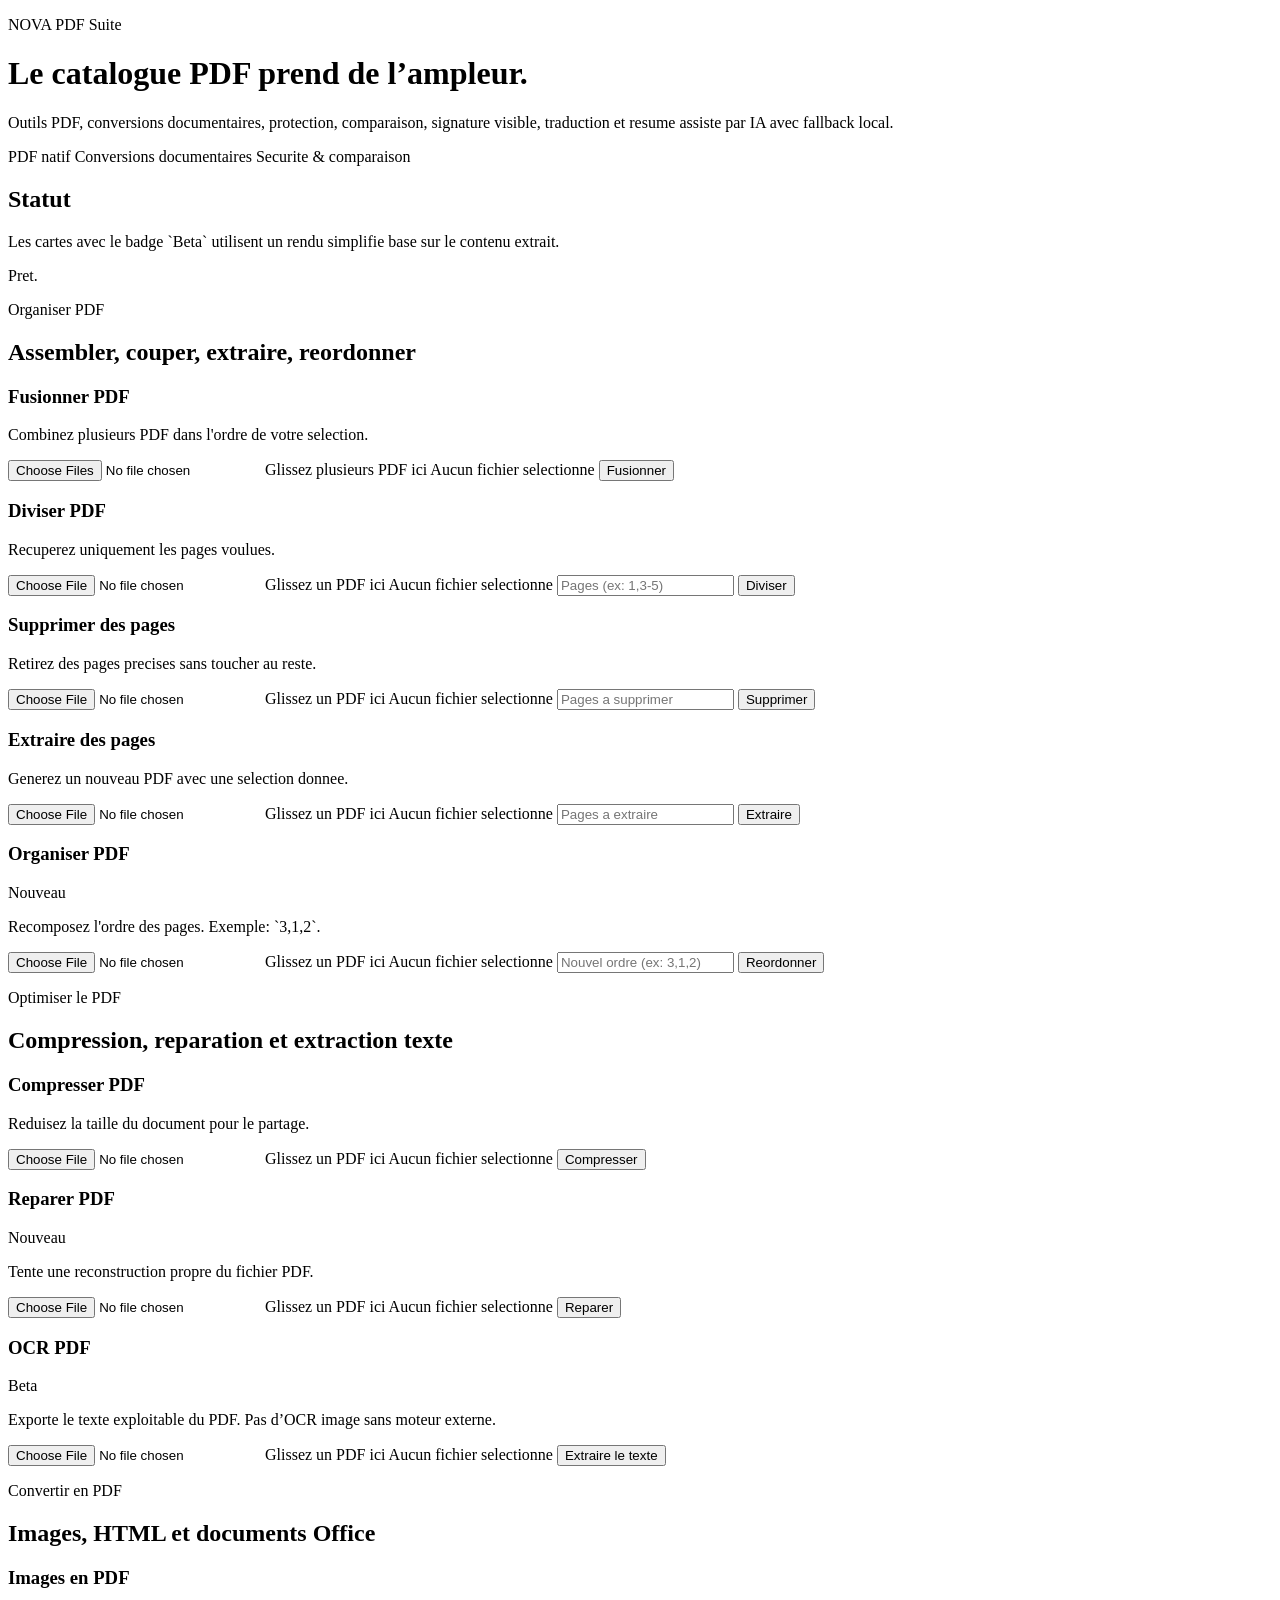
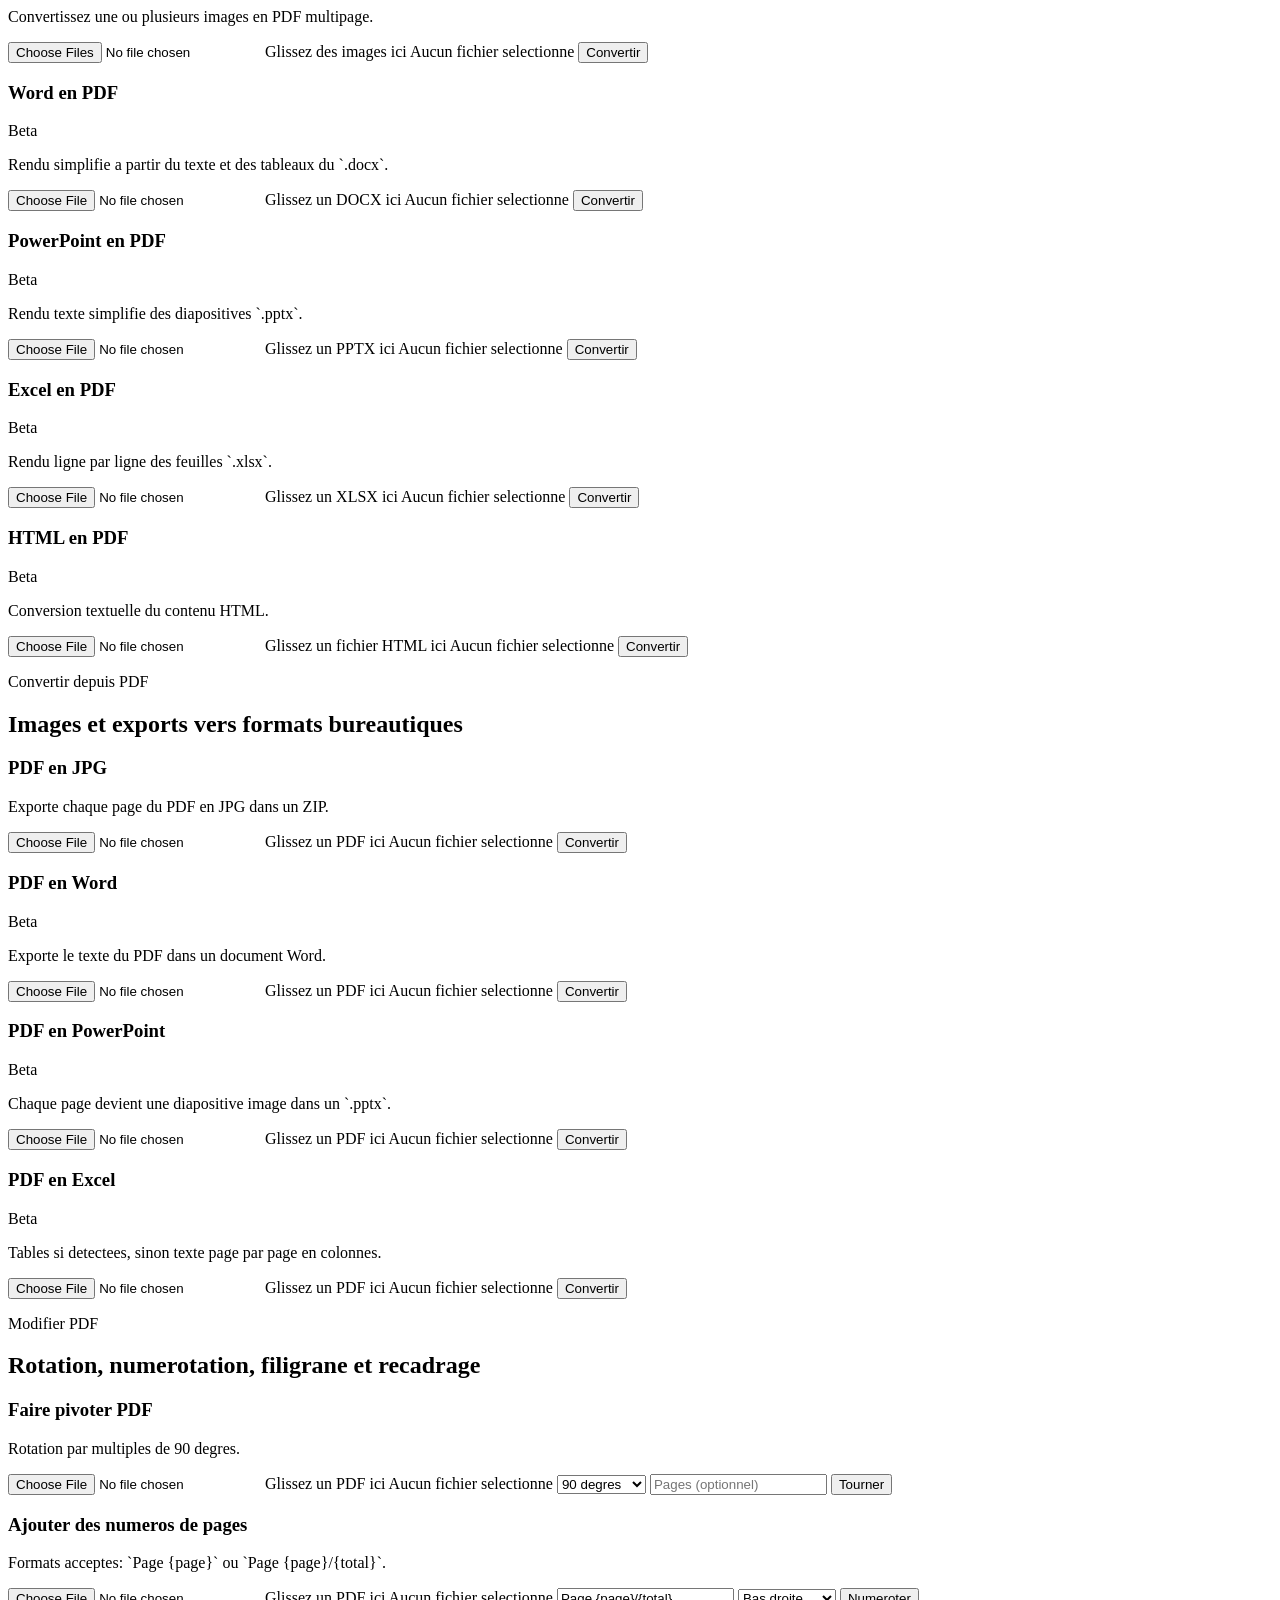
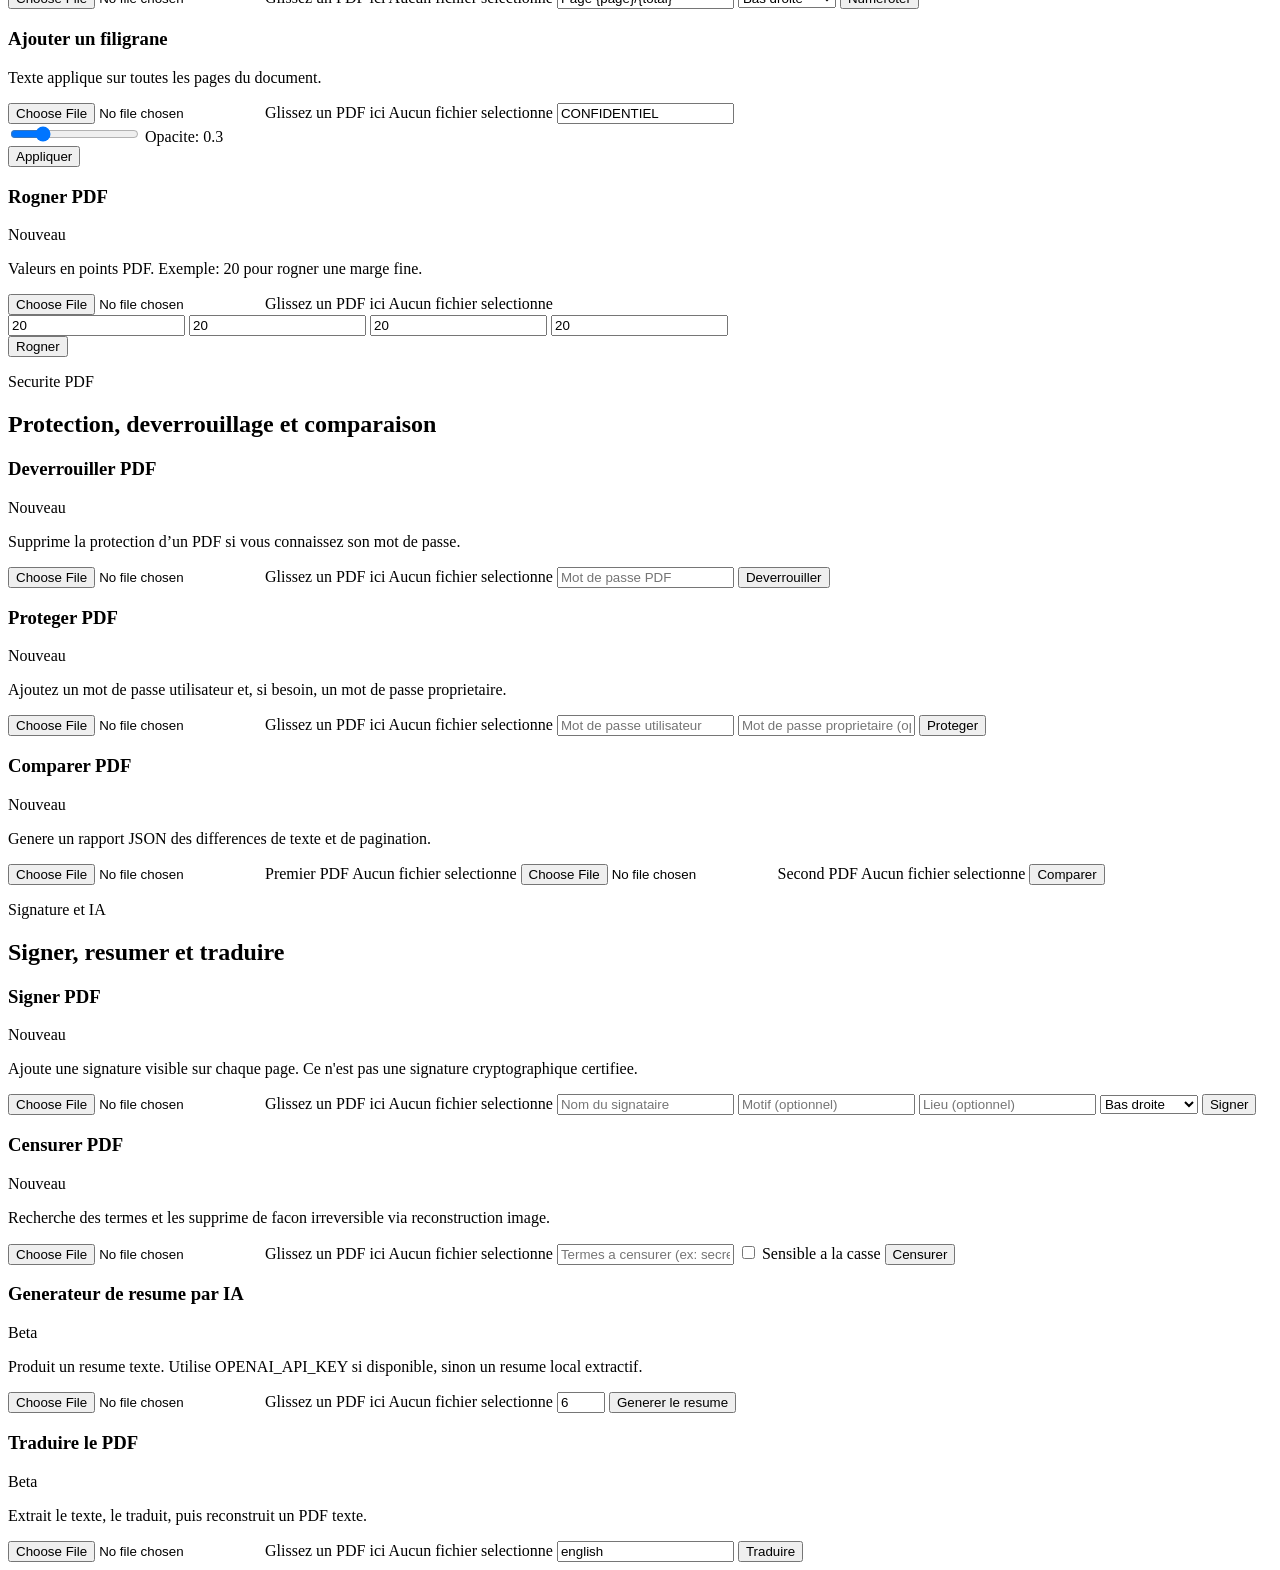
==== backend/app/static/index.html @ dd1bb529 "Add files via upload" ====
<!DOCTYPE html>
<html lang="fr">
<head>
  <meta charset="UTF-8" />
  <meta name="viewport" content="width=device-width, initial-scale=1.0" />
  <title>NOVA PDF Tools</title>
  <link rel="stylesheet" href="/static/styles.css" />
</head>
<body>
  <header class="hero">
    <div class="hero-copy">
      <p class="eyebrow">NOVA PDF Suite</p>
      <h1>Le catalogue PDF prend de l’ampleur.</h1>
      <p class="hero-text">
        Outils PDF, conversions documentaires, protection, comparaison, signature visible,
        traduction et resume assiste par IA avec fallback local.
      </p>
      <div class="hero-pills">
        <span>PDF natif</span>
        <span>Conversions documentaires</span>
        <span>Securite & comparaison</span>
      </div>
    </div>

    <aside class="status-panel">
      <h2>Statut</h2>
      <p class="status-caption">Les cartes avec le badge `Beta` utilisent un rendu simplifie base sur le contenu extrait.</p>
      <div id="message" class="info">Pret.</div>
      <div id="progressPanel" class="progress-panel" hidden>
        <div class="progress-row">
          <span id="progressLabel">Preparation</span>
          <span id="progressValue">0%</span>
        </div>
        <div class="progress-track" role="progressbar" aria-labelledby="progressLabel" aria-valuemin="0" aria-valuemax="100" aria-valuenow="0">
          <div id="progressBar" class="progress-bar"></div>
        </div>
      </div>
    </aside>
  </header>

  <main>
    <section class="group">
      <div class="group-heading">
        <p class="group-kicker">Organiser PDF</p>
        <h2>Assembler, couper, extraire, reordonner</h2>
      </div>

      <div class="tool-grid">
        <article class="tool-card">
          <h3>Fusionner PDF</h3>
          <p>Combinez plusieurs PDF dans l'ordre de votre selection.</p>
          <label class="dropzone" data-dropzone="mergeFiles">
            <input id="mergeFiles" class="file-input" type="file" multiple accept="application/pdf" />
            <span class="dropzone-title">Glissez plusieurs PDF ici</span>
            <span class="dropzone-meta" data-file-label="mergeFiles">Aucun fichier selectionne</span>
          </label>
          <button type="button" data-action="merge">Fusionner</button>
        </article>

        <article class="tool-card">
          <h3>Diviser PDF</h3>
          <p>Recuperez uniquement les pages voulues.</p>
          <label class="dropzone" data-dropzone="splitFile">
            <input id="splitFile" class="file-input" type="file" accept="application/pdf" />
            <span class="dropzone-title">Glissez un PDF ici</span>
            <span class="dropzone-meta" data-file-label="splitFile">Aucun fichier selectionne</span>
          </label>
          <input id="splitPages" type="text" placeholder="Pages (ex: 1,3-5)" />
          <button type="button" data-action="split">Diviser</button>
        </article>

        <article class="tool-card">
          <h3>Supprimer des pages</h3>
          <p>Retirez des pages precises sans toucher au reste.</p>
          <label class="dropzone" data-dropzone="deleteFile">
            <input id="deleteFile" class="file-input" type="file" accept="application/pdf" />
            <span class="dropzone-title">Glissez un PDF ici</span>
            <span class="dropzone-meta" data-file-label="deleteFile">Aucun fichier selectionne</span>
          </label>
          <input id="deletePages" type="text" placeholder="Pages a supprimer" />
          <button type="button" data-action="delete">Supprimer</button>
        </article>

        <article class="tool-card">
          <h3>Extraire des pages</h3>
          <p>Generez un nouveau PDF avec une selection donnee.</p>
          <label class="dropzone" data-dropzone="extractFile">
            <input id="extractFile" class="file-input" type="file" accept="application/pdf" />
            <span class="dropzone-title">Glissez un PDF ici</span>
            <span class="dropzone-meta" data-file-label="extractFile">Aucun fichier selectionne</span>
          </label>
          <input id="extractPages" type="text" placeholder="Pages a extraire" />
          <button type="button" data-action="extract">Extraire</button>
        </article>

        <article class="tool-card">
          <div class="title-row"><h3>Organiser PDF</h3><span class="badge">Nouveau</span></div>
          <p>Recomposez l'ordre des pages. Exemple: `3,1,2`.</p>
          <label class="dropzone" data-dropzone="reorderFile">
            <input id="reorderFile" class="file-input" type="file" accept="application/pdf" />
            <span class="dropzone-title">Glissez un PDF ici</span>
            <span class="dropzone-meta" data-file-label="reorderFile">Aucun fichier selectionne</span>
          </label>
          <input id="reorderPages" type="text" placeholder="Nouvel ordre (ex: 3,1,2)" />
          <button type="button" data-action="reorder">Reordonner</button>
        </article>
      </div>
    </section>

    <section class="group">
      <div class="group-heading">
        <p class="group-kicker">Optimiser le PDF</p>
        <h2>Compression, reparation et extraction texte</h2>
      </div>

      <div class="tool-grid compact-grid">
        <article class="tool-card">
          <h3>Compresser PDF</h3>
          <p>Reduisez la taille du document pour le partage.</p>
          <label class="dropzone" data-dropzone="compressFile">
            <input id="compressFile" class="file-input" type="file" accept="application/pdf" />
            <span class="dropzone-title">Glissez un PDF ici</span>
            <span class="dropzone-meta" data-file-label="compressFile">Aucun fichier selectionne</span>
          </label>
          <button type="button" data-action="compress">Compresser</button>
        </article>

        <article class="tool-card">
          <div class="title-row"><h3>Reparer PDF</h3><span class="badge">Nouveau</span></div>
          <p>Tente une reconstruction propre du fichier PDF.</p>
          <label class="dropzone" data-dropzone="repairFile">
            <input id="repairFile" class="file-input" type="file" accept="application/pdf" />
            <span class="dropzone-title">Glissez un PDF ici</span>
            <span class="dropzone-meta" data-file-label="repairFile">Aucun fichier selectionne</span>
          </label>
          <button type="button" data-action="repair">Reparer</button>
        </article>

        <article class="tool-card">
          <div class="title-row"><h3>OCR PDF</h3><span class="badge beta">Beta</span></div>
          <p>Exporte le texte exploitable du PDF. Pas d’OCR image sans moteur externe.</p>
          <label class="dropzone" data-dropzone="ocrFile">
            <input id="ocrFile" class="file-input" type="file" accept="application/pdf" />
            <span class="dropzone-title">Glissez un PDF ici</span>
            <span class="dropzone-meta" data-file-label="ocrFile">Aucun fichier selectionne</span>
          </label>
          <button type="button" data-action="ocr">Extraire le texte</button>
        </article>
      </div>
    </section>

    <section class="group">
      <div class="group-heading">
        <p class="group-kicker">Convertir en PDF</p>
        <h2>Images, HTML et documents Office</h2>
      </div>

      <div class="tool-grid">
        <article class="tool-card">
          <h3>Images en PDF</h3>
          <p>Convertissez une ou plusieurs images en PDF multipage.</p>
          <label class="dropzone" data-dropzone="imageFile">
            <input id="imageFile" class="file-input" type="file" multiple accept="image/*" />
            <span class="dropzone-title">Glissez des images ici</span>
            <span class="dropzone-meta" data-file-label="imageFile">Aucun fichier selectionne</span>
          </label>
          <button type="button" data-action="convert">Convertir</button>
        </article>

        <article class="tool-card">
          <div class="title-row"><h3>Word en PDF</h3><span class="badge beta">Beta</span></div>
          <p>Rendu simplifie a partir du texte et des tableaux du `.docx`.</p>
          <label class="dropzone" data-dropzone="wordToPdfFile">
            <input id="wordToPdfFile" class="file-input" type="file" accept=".docx" />
            <span class="dropzone-title">Glissez un DOCX ici</span>
            <span class="dropzone-meta" data-file-label="wordToPdfFile">Aucun fichier selectionne</span>
          </label>
          <button type="button" data-action="word-to-pdf">Convertir</button>
        </article>

        <article class="tool-card">
          <div class="title-row"><h3>PowerPoint en PDF</h3><span class="badge beta">Beta</span></div>
          <p>Rendu texte simplifie des diapositives `.pptx`.</p>
          <label class="dropzone" data-dropzone="powerpointToPdfFile">
            <input id="powerpointToPdfFile" class="file-input" type="file" accept=".pptx" />
            <span class="dropzone-title">Glissez un PPTX ici</span>
            <span class="dropzone-meta" data-file-label="powerpointToPdfFile">Aucun fichier selectionne</span>
          </label>
          <button type="button" data-action="powerpoint-to-pdf">Convertir</button>
        </article>

        <article class="tool-card">
          <div class="title-row"><h3>Excel en PDF</h3><span class="badge beta">Beta</span></div>
          <p>Rendu ligne par ligne des feuilles `.xlsx`.</p>
          <label class="dropzone" data-dropzone="excelToPdfFile">
            <input id="excelToPdfFile" class="file-input" type="file" accept=".xlsx" />
            <span class="dropzone-title">Glissez un XLSX ici</span>
            <span class="dropzone-meta" data-file-label="excelToPdfFile">Aucun fichier selectionne</span>
          </label>
          <button type="button" data-action="excel-to-pdf">Convertir</button>
        </article>

        <article class="tool-card">
          <div class="title-row"><h3>HTML en PDF</h3><span class="badge beta">Beta</span></div>
          <p>Conversion textuelle du contenu HTML.</p>
          <label class="dropzone" data-dropzone="htmlToPdfFile">
            <input id="htmlToPdfFile" class="file-input" type="file" accept=".html,.htm" />
            <span class="dropzone-title">Glissez un fichier HTML ici</span>
            <span class="dropzone-meta" data-file-label="htmlToPdfFile">Aucun fichier selectionne</span>
          </label>
          <button type="button" data-action="html-to-pdf">Convertir</button>
        </article>
      </div>
    </section>

    <section class="group">
      <div class="group-heading">
        <p class="group-kicker">Convertir depuis PDF</p>
        <h2>Images et exports vers formats bureautiques</h2>
      </div>

      <div class="tool-grid">
        <article class="tool-card">
          <h3>PDF en JPG</h3>
          <p>Exporte chaque page du PDF en JPG dans un ZIP.</p>
          <label class="dropzone" data-dropzone="pdfToJpgFile">
            <input id="pdfToJpgFile" class="file-input" type="file" accept="application/pdf" />
            <span class="dropzone-title">Glissez un PDF ici</span>
            <span class="dropzone-meta" data-file-label="pdfToJpgFile">Aucun fichier selectionne</span>
          </label>
          <button type="button" data-action="pdf-to-jpg">Convertir</button>
        </article>

        <article class="tool-card">
          <div class="title-row"><h3>PDF en Word</h3><span class="badge beta">Beta</span></div>
          <p>Exporte le texte du PDF dans un document Word.</p>
          <label class="dropzone" data-dropzone="pdfToWordFile">
            <input id="pdfToWordFile" class="file-input" type="file" accept="application/pdf" />
            <span class="dropzone-title">Glissez un PDF ici</span>
            <span class="dropzone-meta" data-file-label="pdfToWordFile">Aucun fichier selectionne</span>
          </label>
          <button type="button" data-action="pdf-to-word">Convertir</button>
        </article>

        <article class="tool-card">
          <div class="title-row"><h3>PDF en PowerPoint</h3><span class="badge beta">Beta</span></div>
          <p>Chaque page devient une diapositive image dans un `.pptx`.</p>
          <label class="dropzone" data-dropzone="pdfToPowerPointFile">
            <input id="pdfToPowerPointFile" class="file-input" type="file" accept="application/pdf" />
            <span class="dropzone-title">Glissez un PDF ici</span>
            <span class="dropzone-meta" data-file-label="pdfToPowerPointFile">Aucun fichier selectionne</span>
          </label>
          <button type="button" data-action="pdf-to-powerpoint">Convertir</button>
        </article>

        <article class="tool-card">
          <div class="title-row"><h3>PDF en Excel</h3><span class="badge beta">Beta</span></div>
          <p>Tables si detectees, sinon texte page par page en colonnes.</p>
          <label class="dropzone" data-dropzone="pdfToExcelFile">
            <input id="pdfToExcelFile" class="file-input" type="file" accept="application/pdf" />
            <span class="dropzone-title">Glissez un PDF ici</span>
            <span class="dropzone-meta" data-file-label="pdfToExcelFile">Aucun fichier selectionne</span>
          </label>
          <button type="button" data-action="pdf-to-excel">Convertir</button>
        </article>
      </div>
    </section>

    <section class="group">
      <div class="group-heading">
        <p class="group-kicker">Modifier PDF</p>
        <h2>Rotation, numerotation, filigrane et recadrage</h2>
      </div>

      <div class="tool-grid">
        <article class="tool-card">
          <h3>Faire pivoter PDF</h3>
          <p>Rotation par multiples de 90 degres.</p>
          <label class="dropzone" data-dropzone="rotateFile">
            <input id="rotateFile" class="file-input" type="file" accept="application/pdf" />
            <span class="dropzone-title">Glissez un PDF ici</span>
            <span class="dropzone-meta" data-file-label="rotateFile">Aucun fichier selectionne</span>
          </label>
          <select id="rotateAngle">
            <option value="90">90 degres</option>
            <option value="180">180 degres</option>
            <option value="270">270 degres</option>
          </select>
          <input id="rotatePages" type="text" placeholder="Pages (optionnel)" />
          <button type="button" data-action="rotate">Tourner</button>
        </article>

        <article class="tool-card">
          <h3>Ajouter des numeros de pages</h3>
          <p>Formats acceptes: `Page {page}` ou `Page {page}/{total}`.</p>
          <label class="dropzone" data-dropzone="numberingFile">
            <input id="numberingFile" class="file-input" type="file" accept="application/pdf" />
            <span class="dropzone-title">Glissez un PDF ici</span>
            <span class="dropzone-meta" data-file-label="numberingFile">Aucun fichier selectionne</span>
          </label>
          <input id="numberingFormat" type="text" value="Page {page}/{total}" />
          <select id="numberingPosition">
            <option value="bottom-right">Bas droite</option>
            <option value="bottom-center">Bas centre</option>
            <option value="bottom-left">Bas gauche</option>
            <option value="top-right">Haut droite</option>
            <option value="top-center">Haut centre</option>
            <option value="top-left">Haut gauche</option>
          </select>
          <button type="button" data-action="numbering">Numeroter</button>
        </article>

        <article class="tool-card">
          <h3>Ajouter un filigrane</h3>
          <p>Texte applique sur toutes les pages du document.</p>
          <label class="dropzone" data-dropzone="watermarkFile">
            <input id="watermarkFile" class="file-input" type="file" accept="application/pdf" />
            <span class="dropzone-title">Glissez un PDF ici</span>
            <span class="dropzone-meta" data-file-label="watermarkFile">Aucun fichier selectionne</span>
          </label>
          <input id="watermarkText" type="text" value="CONFIDENTIEL" />
          <div class="slider-row">
            <input id="watermarkOpacity" type="range" min="0.1" max="1" step="0.1" value="0.3" />
            <span id="opacityLabel">Opacite: 0.3</span>
          </div>
          <button type="button" data-action="watermark">Appliquer</button>
        </article>

        <article class="tool-card">
          <div class="title-row"><h3>Rogner PDF</h3><span class="badge">Nouveau</span></div>
          <p>Valeurs en points PDF. Exemple: 20 pour rogner une marge fine.</p>
          <label class="dropzone" data-dropzone="cropFile">
            <input id="cropFile" class="file-input" type="file" accept="application/pdf" />
            <span class="dropzone-title">Glissez un PDF ici</span>
            <span class="dropzone-meta" data-file-label="cropFile">Aucun fichier selectionne</span>
          </label>
          <div class="mini-grid">
            <input id="cropTop" type="number" min="0" step="1" placeholder="Haut" value="20" />
            <input id="cropRight" type="number" min="0" step="1" placeholder="Droite" value="20" />
            <input id="cropBottom" type="number" min="0" step="1" placeholder="Bas" value="20" />
            <input id="cropLeft" type="number" min="0" step="1" placeholder="Gauche" value="20" />
          </div>
          <button type="button" data-action="crop">Rogner</button>
        </article>
      </div>
    </section>

    <section class="group">
      <div class="group-heading">
        <p class="group-kicker">Securite PDF</p>
        <h2>Protection, deverrouillage et comparaison</h2>
      </div>

      <div class="tool-grid compact-grid">
        <article class="tool-card">
          <div class="title-row"><h3>Deverrouiller PDF</h3><span class="badge">Nouveau</span></div>
          <p>Supprime la protection d’un PDF si vous connaissez son mot de passe.</p>
          <label class="dropzone" data-dropzone="unlockFile">
            <input id="unlockFile" class="file-input" type="file" accept="application/pdf" />
            <span class="dropzone-title">Glissez un PDF ici</span>
            <span class="dropzone-meta" data-file-label="unlockFile">Aucun fichier selectionne</span>
          </label>
          <input id="unlockPassword" type="password" placeholder="Mot de passe PDF" />
          <button type="button" data-action="unlock">Deverrouiller</button>
        </article>

        <article class="tool-card">
          <div class="title-row"><h3>Proteger PDF</h3><span class="badge">Nouveau</span></div>
          <p>Ajoutez un mot de passe utilisateur et, si besoin, un mot de passe proprietaire.</p>
          <label class="dropzone" data-dropzone="protectFile">
            <input id="protectFile" class="file-input" type="file" accept="application/pdf" />
            <span class="dropzone-title">Glissez un PDF ici</span>
            <span class="dropzone-meta" data-file-label="protectFile">Aucun fichier selectionne</span>
          </label>
          <input id="protectUserPassword" type="password" placeholder="Mot de passe utilisateur" />
          <input id="protectOwnerPassword" type="password" placeholder="Mot de passe proprietaire (optionnel)" />
          <button type="button" data-action="protect">Proteger</button>
        </article>

        <article class="tool-card">
          <div class="title-row"><h3>Comparer PDF</h3><span class="badge">Nouveau</span></div>
          <p>Genere un rapport JSON des differences de texte et de pagination.</p>
          <label class="dropzone" data-dropzone="compareFileA">
            <input id="compareFileA" class="file-input" type="file" accept="application/pdf" />
            <span class="dropzone-title">Premier PDF</span>
            <span class="dropzone-meta" data-file-label="compareFileA">Aucun fichier selectionne</span>
          </label>
          <label class="dropzone" data-dropzone="compareFileB">
            <input id="compareFileB" class="file-input" type="file" accept="application/pdf" />
            <span class="dropzone-title">Second PDF</span>
            <span class="dropzone-meta" data-file-label="compareFileB">Aucun fichier selectionne</span>
          </label>
          <button type="button" data-action="compare">Comparer</button>
        </article>
      </div>
    </section>

    <section class="group">
      <div class="group-heading">
        <p class="group-kicker">Signature et IA</p>
        <h2>Signer, resumer et traduire</h2>
      </div>

      <div class="tool-grid compact-grid">
        <article class="tool-card">
          <div class="title-row"><h3>Signer PDF</h3><span class="badge">Nouveau</span></div>
          <p>Ajoute une signature visible sur chaque page. Ce n'est pas une signature cryptographique certifiee.</p>
          <label class="dropzone" data-dropzone="signFile">
            <input id="signFile" class="file-input" type="file" accept="application/pdf" />
            <span class="dropzone-title">Glissez un PDF ici</span>
            <span class="dropzone-meta" data-file-label="signFile">Aucun fichier selectionne</span>
          </label>
          <input id="signerName" type="text" placeholder="Nom du signataire" />
          <input id="signReason" type="text" placeholder="Motif (optionnel)" />
          <input id="signLocation" type="text" placeholder="Lieu (optionnel)" />
          <select id="signPosition">
            <option value="bottom-right">Bas droite</option>
            <option value="bottom-left">Bas gauche</option>
            <option value="top-right">Haut droite</option>
            <option value="top-left">Haut gauche</option>
          </select>
          <button type="button" data-action="sign">Signer</button>
        </article>
        <article class="tool-card">
          <div class="title-row"><h3>Censurer PDF</h3><span class="badge">Nouveau</span></div>
          <p>Recherche des termes et les supprime de facon irreversible via reconstruction image.</p>
          <label class="dropzone" data-dropzone="censorFile">
            <input id="censorFile" class="file-input" type="file" accept="application/pdf" />
            <span class="dropzone-title">Glissez un PDF ici</span>
            <span class="dropzone-meta" data-file-label="censorFile">Aucun fichier selectionne</span>
          </label>
          <input id="censorTerms" type="text" placeholder="Termes a censurer (ex: secret, client, email)" />
          <label class="checkbox-row">
            <input id="censorCaseSensitive" type="checkbox" />
            <span>Sensible a la casse</span>
          </label>
          <button type="button" data-action="censor">Censurer</button>
        </article>
        <article class="tool-card">
          <div class="title-row"><h3>Generateur de resume par IA</h3><span class="badge beta">Beta</span></div>
          <p>Produit un resume texte. Utilise OPENAI_API_KEY si disponible, sinon un resume local extractif.</p>
          <label class="dropzone" data-dropzone="summaryFile">
            <input id="summaryFile" class="file-input" type="file" accept="application/pdf" />
            <span class="dropzone-title">Glissez un PDF ici</span>
            <span class="dropzone-meta" data-file-label="summaryFile">Aucun fichier selectionne</span>
          </label>
          <input id="summarySentences" type="number" min="1" max="20" step="1" value="6" />
          <button type="button" data-action="summarize">Generer le resume</button>
        </article>
        <article class="tool-card">
          <div class="title-row"><h3>Traduire le PDF</h3><span class="badge beta">Beta</span></div>
          <p>Extrait le texte, le traduit, puis reconstruit un PDF texte.</p>
          <label class="dropzone" data-dropzone="translateFile">
            <input id="translateFile" class="file-input" type="file" accept="application/pdf" />
            <span class="dropzone-title">Glissez un PDF ici</span>
            <span class="dropzone-meta" data-file-label="translateFile">Aucun fichier selectionne</span>
          </label>
          <input id="targetLanguage" type="text" value="english" placeholder="Langue cible" />
          <button type="button" data-action="translate">Traduire</button>
        </article>
      </div>
    </section>
  </main>

  <script src="/static/app.js"></script>
</body>
</html>
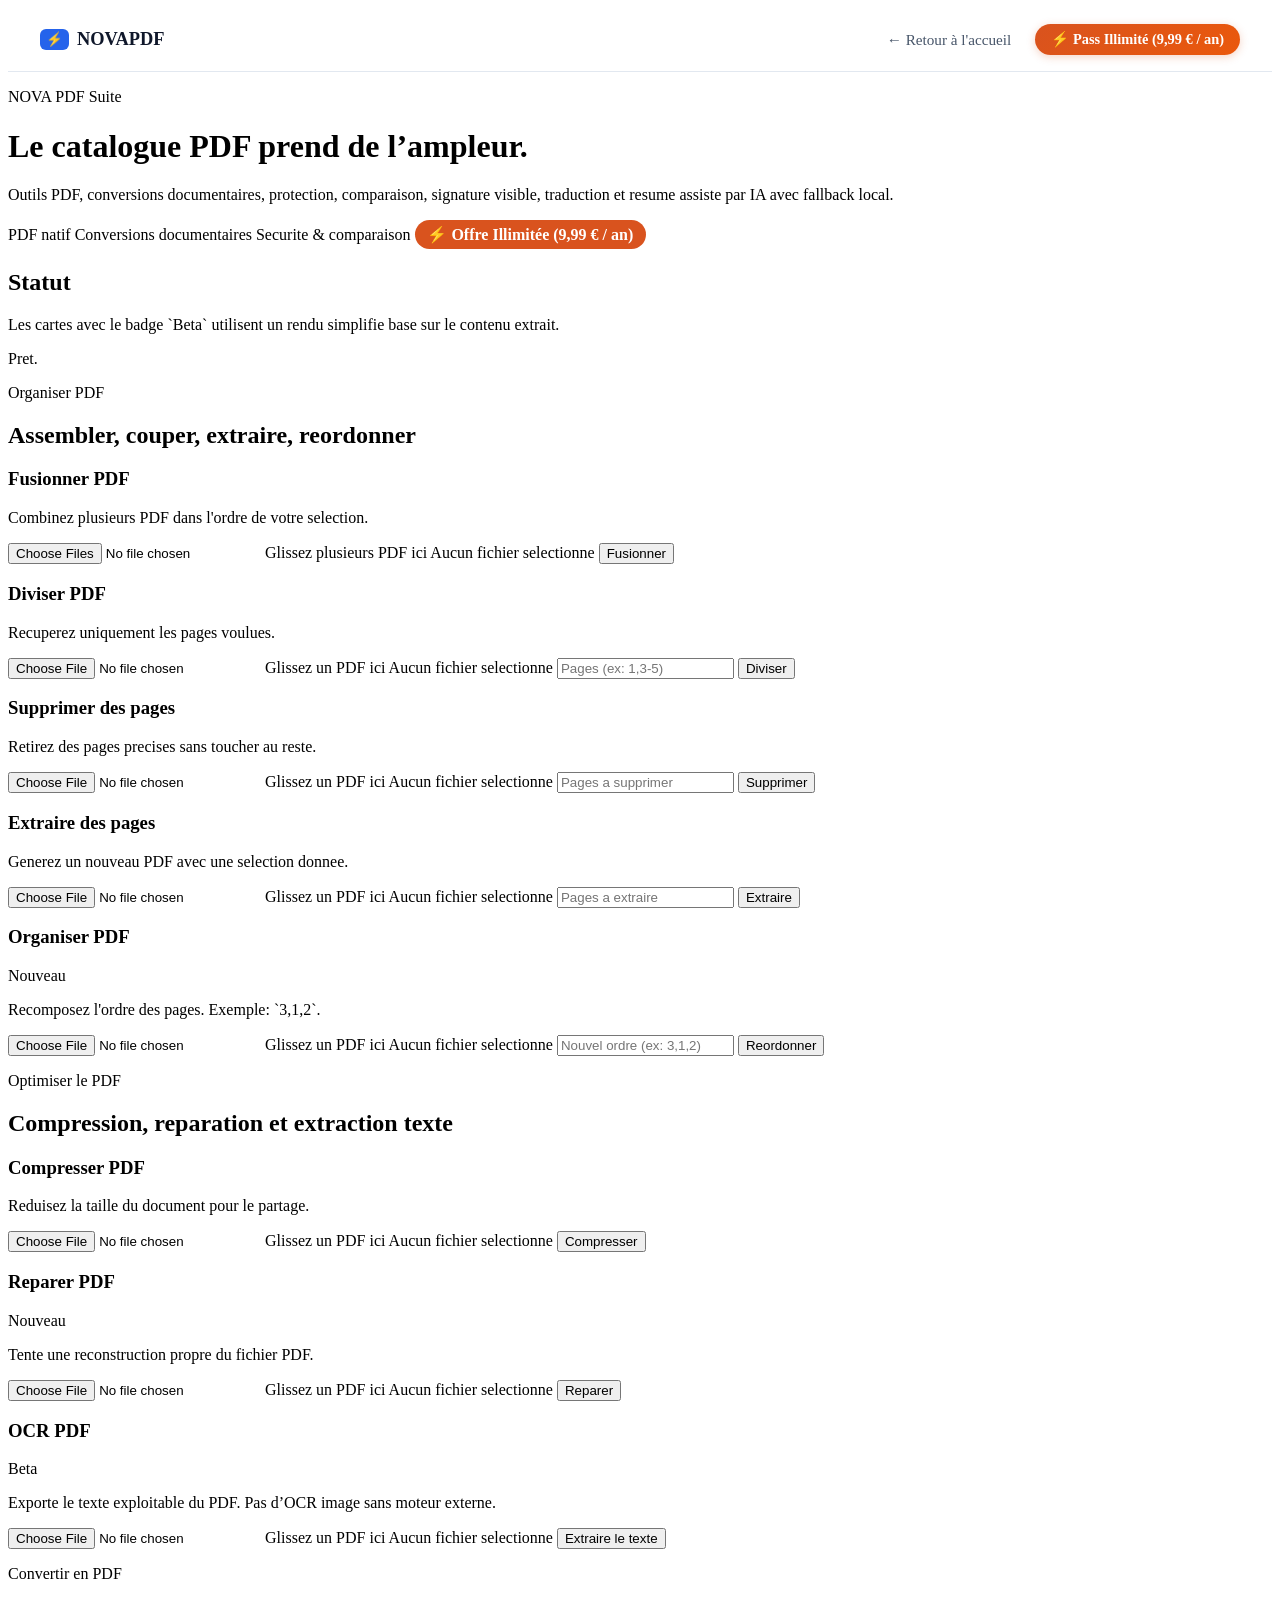
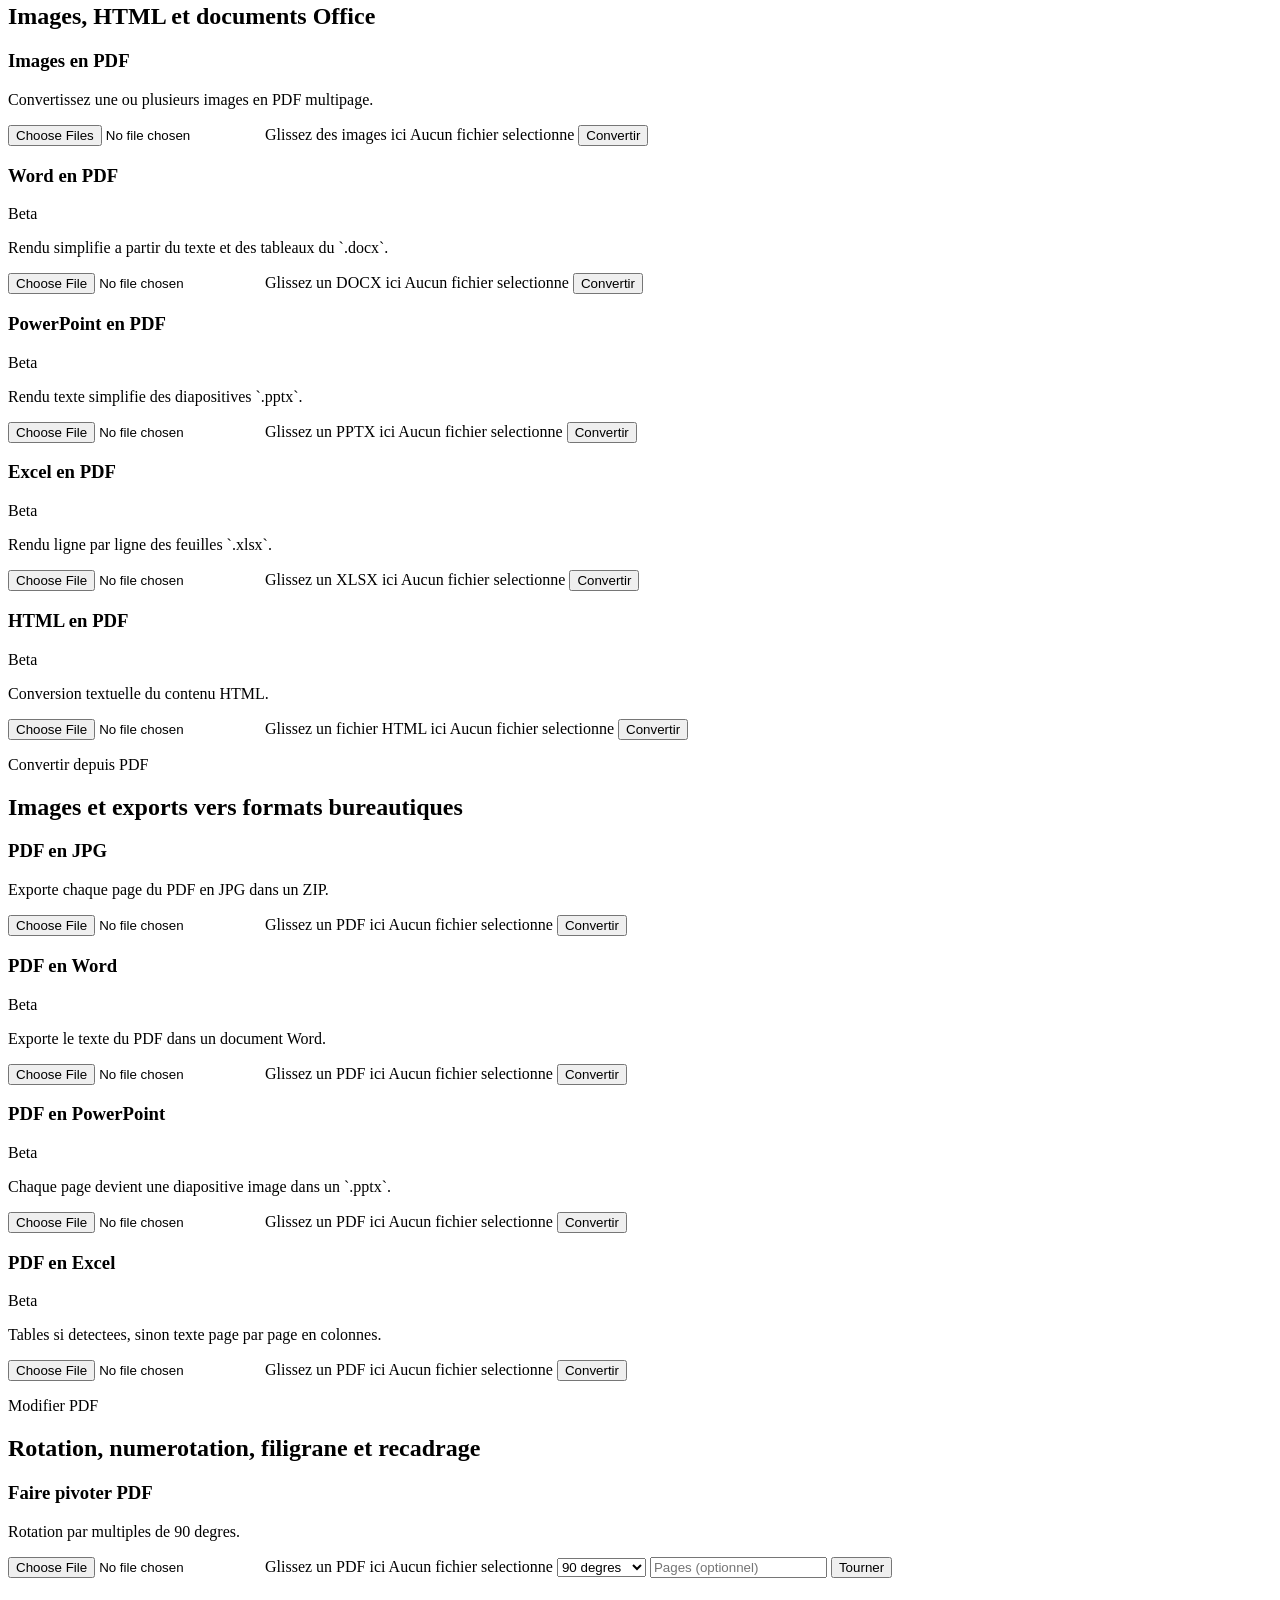
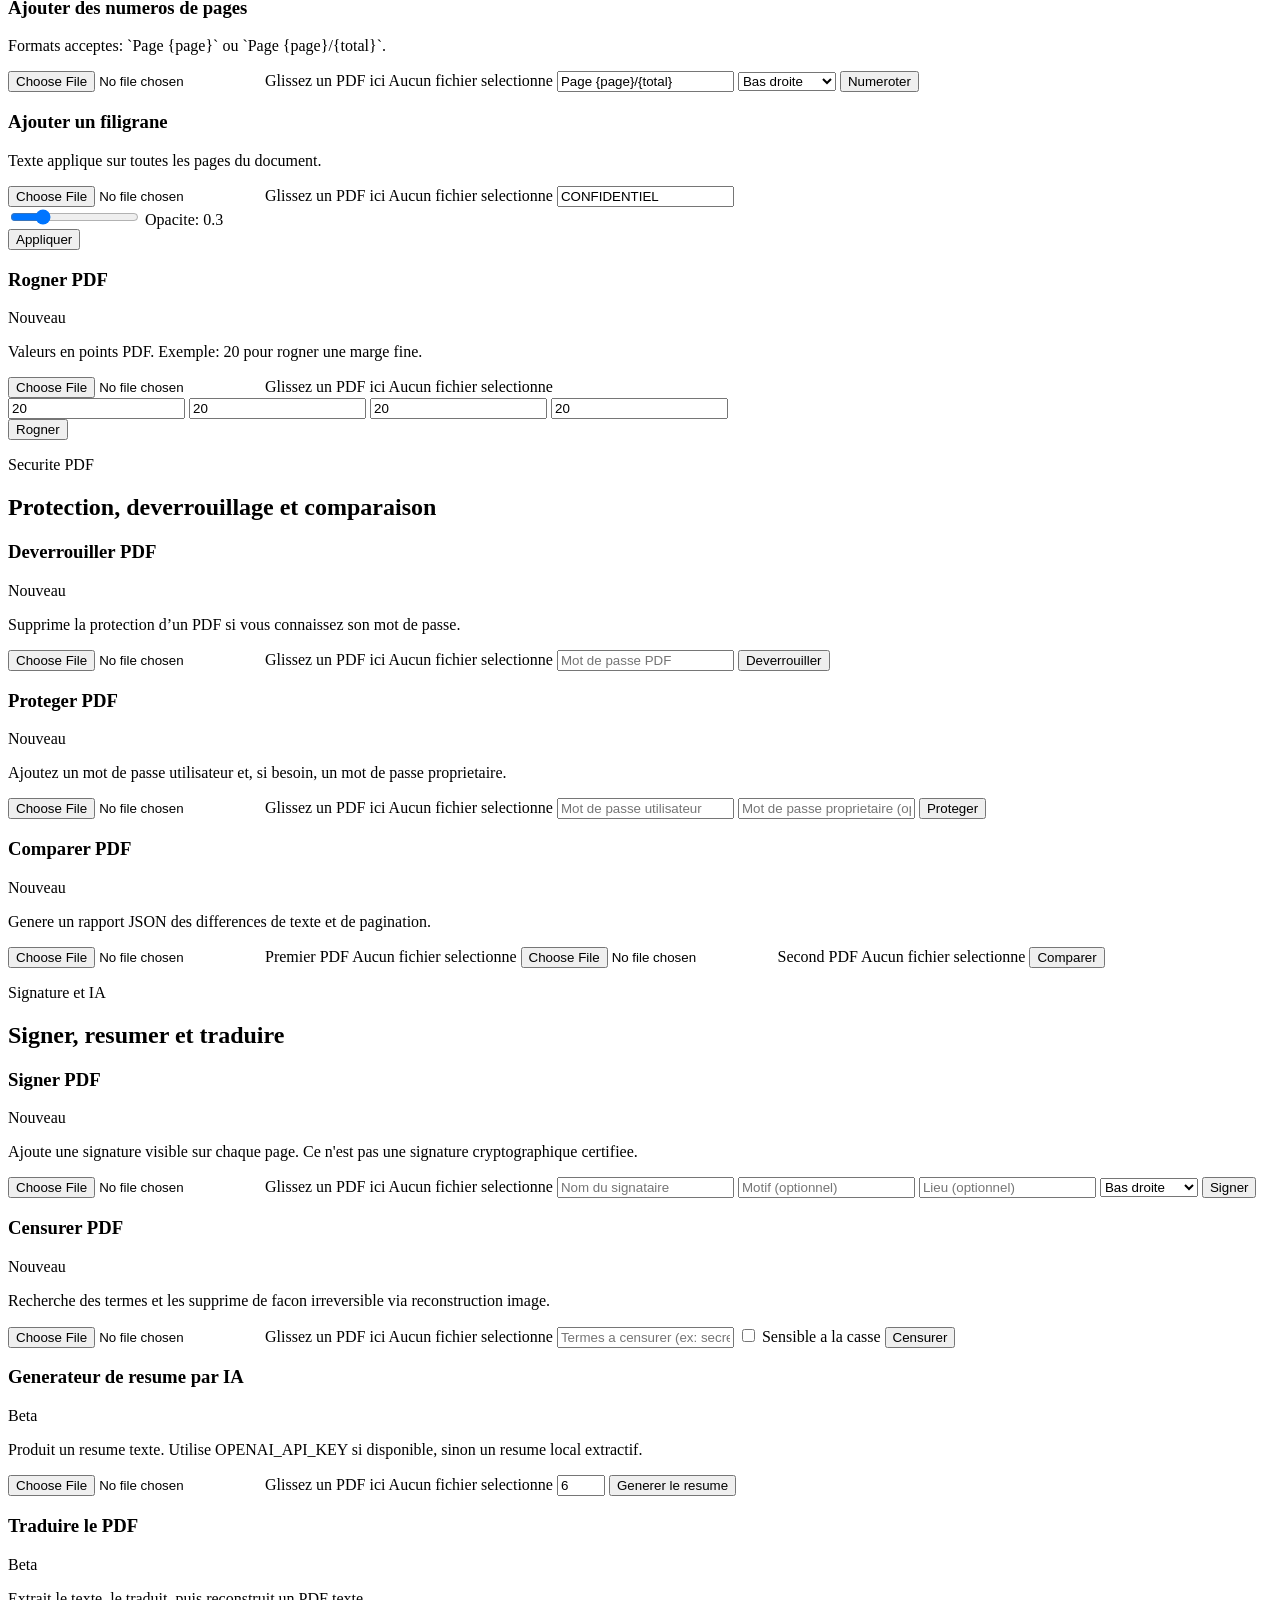
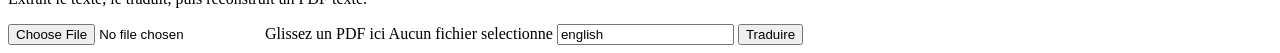
==== commit a5bd94fc: "feat: add Open Graph tags, Twitter card, favicon and social share miniature preview" ====
--- a/backend/app/static/index.html
+++ b/backend/app/static/index.html
@@ -3,10 +3,41 @@
 <head>
   <meta charset="UTF-8" />
   <meta name="viewport" content="width=device-width, initial-scale=1.0" />
-  <title>NOVA PDF Tools</title>
+  <title>NOVA PDF Suite — Tous vos outils PDF & IA</title>
+  <meta name="description" content="Fusionnez, divisez, compressez, convertissez et éditez vos documents PDF en toute sécurité avec NOVA PDF Suite." />
   <link rel="stylesheet" href="/static/styles.css" />
+  <link rel="icon" type="image/png" href="/static/favicon.png" />
+
+  <!-- Open Graph / Facebook -->
+  <meta property="og:type" content="website" />
+  <meta property="og:url" content="https://nova-pdf-tools.vercel.app/tools" />
+  <meta property="og:title" content="NOVA PDF Suite — Tous vos outils PDF & IA" />
+  <meta property="og:description" content="Fusionnez, divisez, compressez et convertissez vos PDF. Profitez d'outils avancés par IA : résumé automatique, traduction et censure sécurisée." />
+  <meta property="og:image" content="https://nova-pdf-tools.vercel.app/static/og-image.png" />
+  <meta property="og:image:width" content="1200" />
+  <meta property="og:image:height" content="630" />
+  <meta property="og:image:alt" content="NOVA PDF Suite" />
+
+  <!-- Twitter Card -->
+  <meta name="twitter:card" content="summary_large_image" />
+  <meta name="twitter:url" content="https://nova-pdf-tools.vercel.app/tools" />
+  <meta name="twitter:title" content="NOVA PDF Suite — Tous vos outils PDF & IA" />
+  <meta name="twitter:description" content="La suite PDF complète avec résumé par IA, traduction et outils de sécurité avancés." />
+  <meta name="twitter:image" content="https://nova-pdf-tools.vercel.app/static/og-image.png" />
+  <meta name="twitter:image:alt" content="NOVA PDF Suite" />
 </head>
 <body>
+  <nav style="display: flex; justify-content: space-between; align-items: center; padding: 1rem 2rem; background: #fff; border-bottom: 1px solid #e2e8f0; font-family: inherit;">
+    <a href="/" style="display: flex; align-items: center; gap: 0.5rem; text-decoration: none; font-weight: 700; font-size: 1.15rem; color: #0f172a;">
+      <span style="background: #2563eb; color: #fff; border-radius: 6px; padding: 2px 6px; font-size: 0.85rem;">⚡</span>
+      <span>NOVA<strong>PDF</strong></span>
+    </a>
+    <div style="display: flex; align-items: center; gap: 1.5rem;">
+      <a href="/" style="color: #475569; text-decoration: none; font-weight: 500; font-size: 0.95rem;">← Retour à l'accueil</a>
+      <a href="/#pricing" style="background: linear-gradient(135deg, #d9531e, #ea580c); color: #fff; text-decoration: none; padding: 0.45rem 1rem; border-radius: 999px; font-weight: 600; font-size: 0.9rem; box-shadow: 0 2px 8px rgba(217, 83, 30, 0.25);">⚡ Pass Illimité (9,99 € / an)</a>
+    </div>
+  </nav>
+
   <header class="hero">
     <div class="hero-copy">
       <p class="eyebrow">NOVA PDF Suite</p>
@@ -19,6 +50,7 @@
         <span>PDF natif</span>
         <span>Conversions documentaires</span>
         <span>Securite & comparaison</span>
+        <a href="/#pricing" style="background: #d9531e; color: #fff; text-decoration: none; padding: 0.3rem 0.8rem; border-radius: 999px; font-weight: 600; display: inline-flex; align-items: center; gap: 0.3rem;">⚡ Offre Illimitée (9,99 € / an)</a>
       </div>
     </div>
 
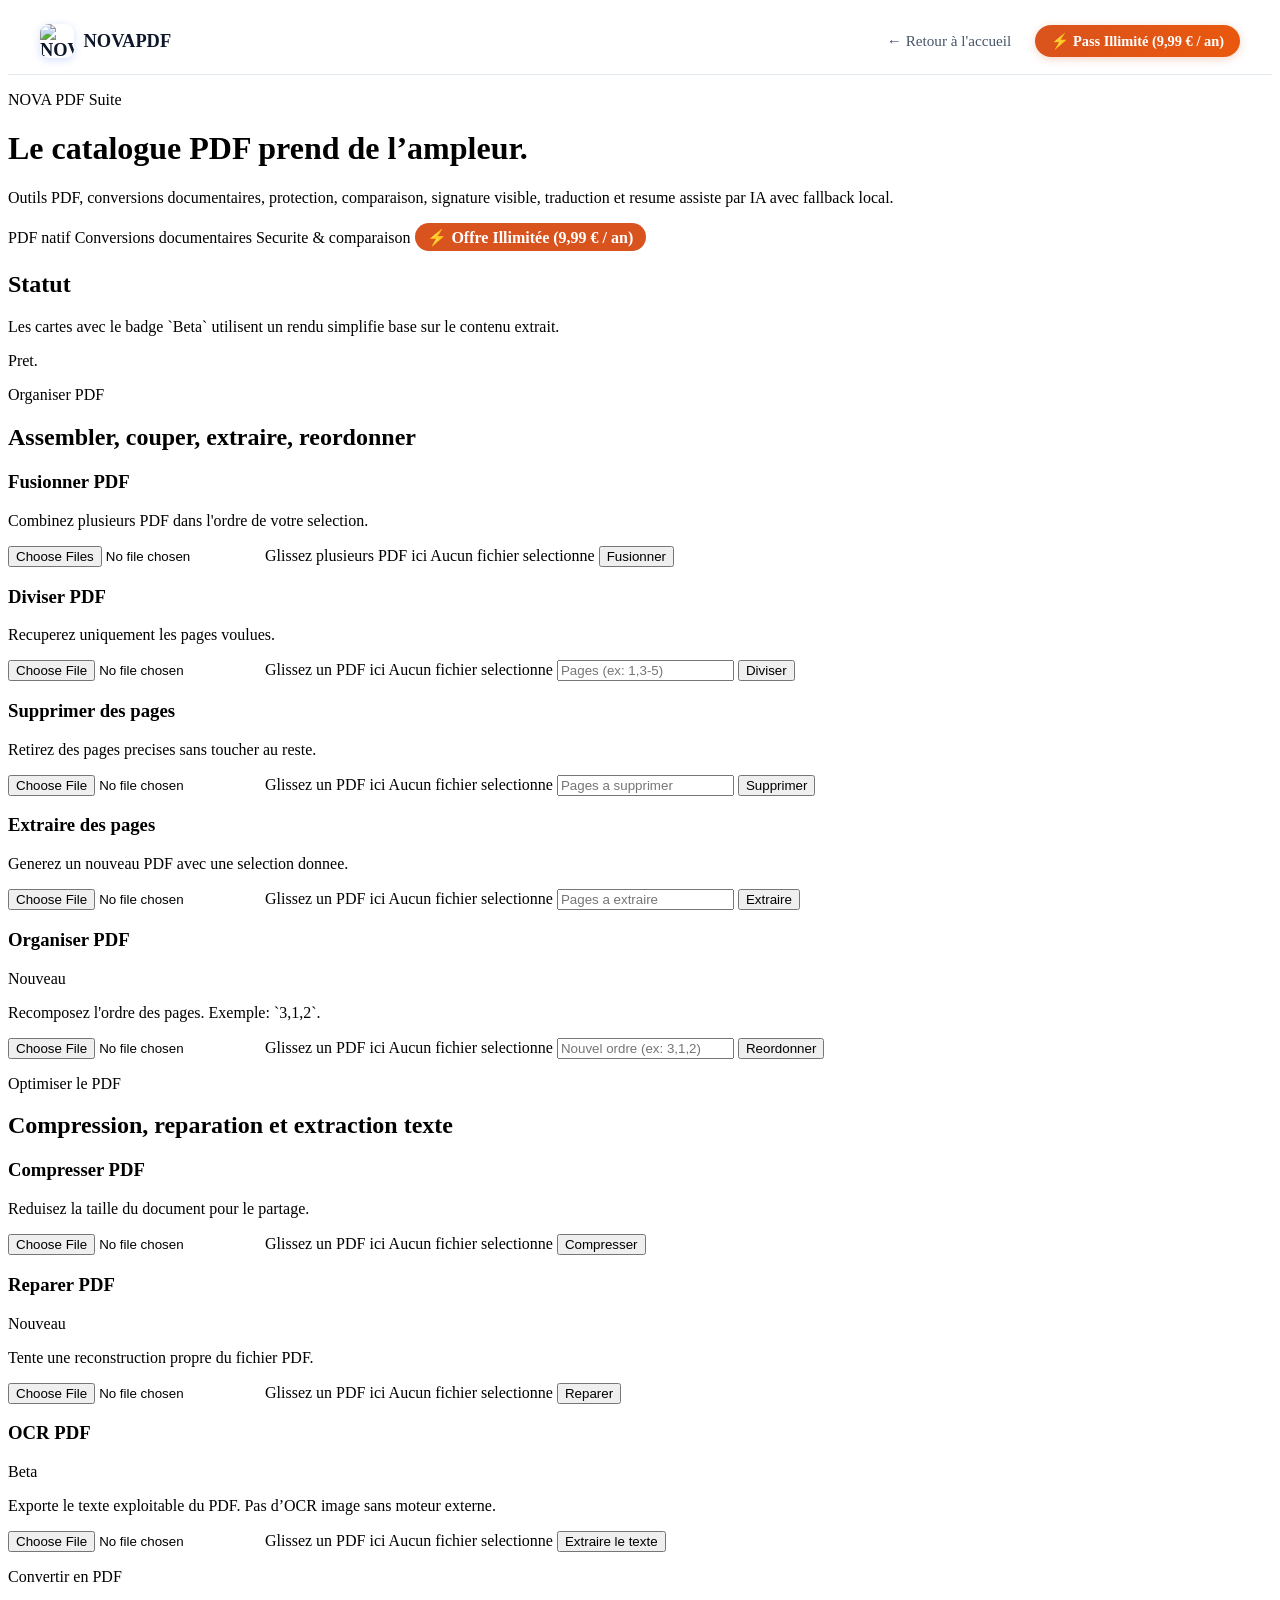
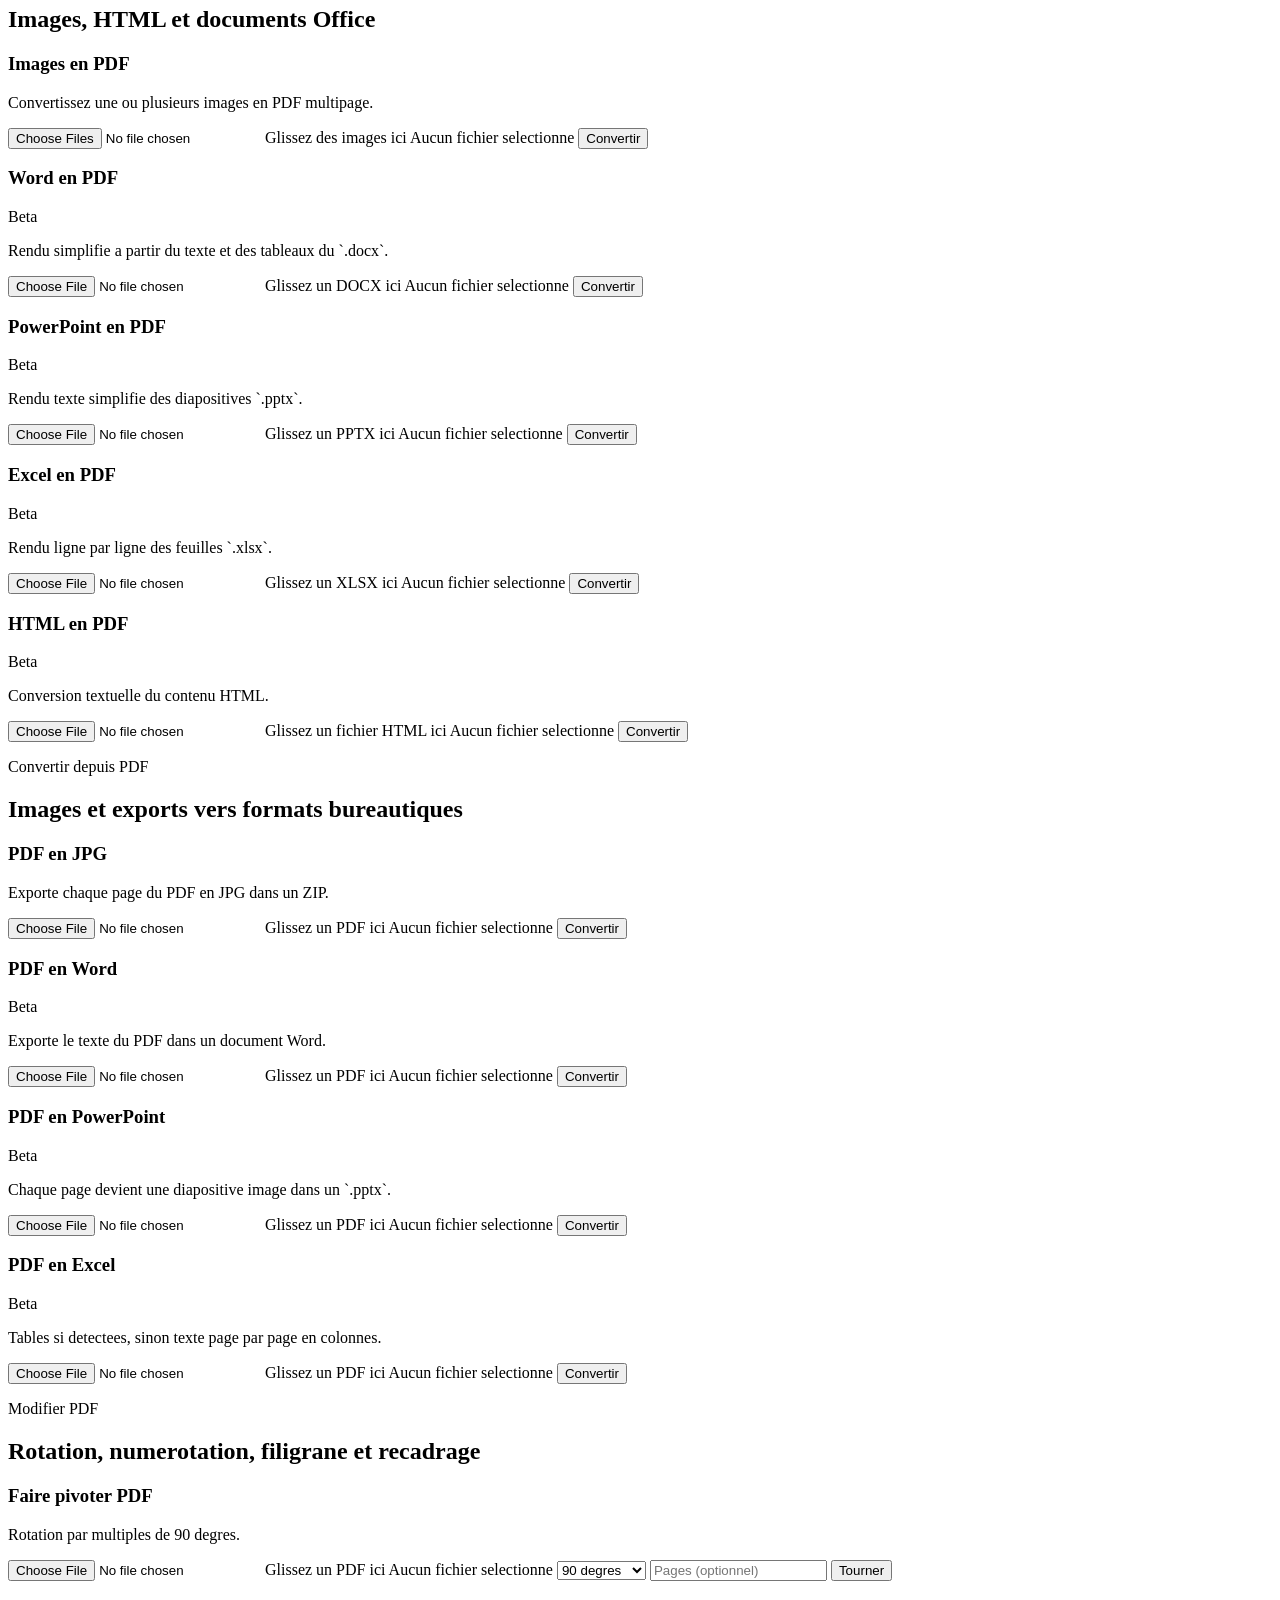
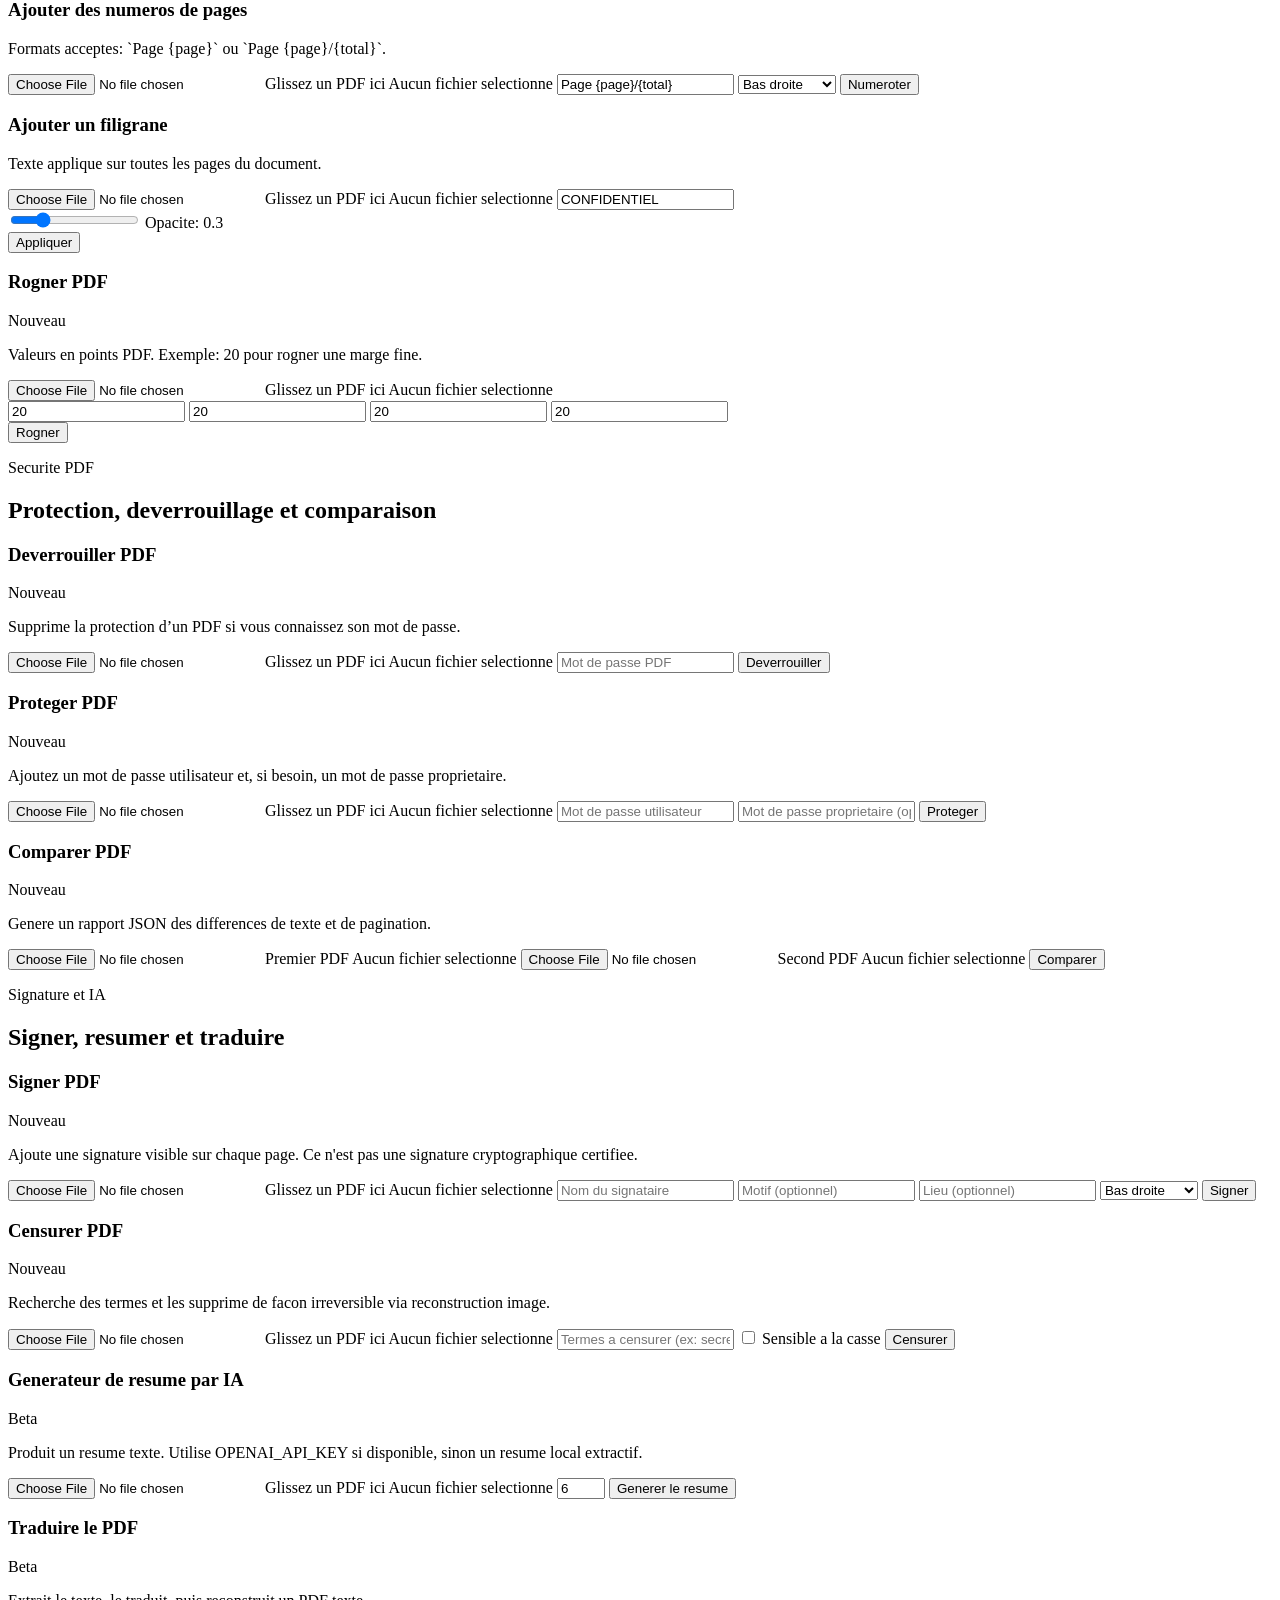
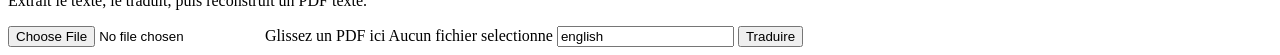
==== commit dbaffe3d: "feat(branding): integrate Option 3 logo across landing page, tools suite, terms, and favicon" ====
--- a/backend/app/static/index.html
+++ b/backend/app/static/index.html
@@ -28,8 +28,8 @@
 </head>
 <body>
   <nav style="display: flex; justify-content: space-between; align-items: center; padding: 1rem 2rem; background: #fff; border-bottom: 1px solid #e2e8f0; font-family: inherit;">
-    <a href="/" style="display: flex; align-items: center; gap: 0.5rem; text-decoration: none; font-weight: 700; font-size: 1.15rem; color: #0f172a;">
-      <span style="background: #2563eb; color: #fff; border-radius: 6px; padding: 2px 6px; font-size: 0.85rem;">⚡</span>
+    <a href="/" style="display: flex; align-items: center; gap: 0.6rem; text-decoration: none; font-weight: 700; font-size: 1.15rem; color: #0f172a;">
+      <img src="/static/logo.png" alt="NOVA PDF Logo" style="width: 34px; height: 34px; border-radius: 9px; object-fit: cover; box-shadow: 0 2px 8px rgba(37,99,235,0.2);" />
       <span>NOVA<strong>PDF</strong></span>
     </a>
     <div style="display: flex; align-items: center; gap: 1.5rem;">
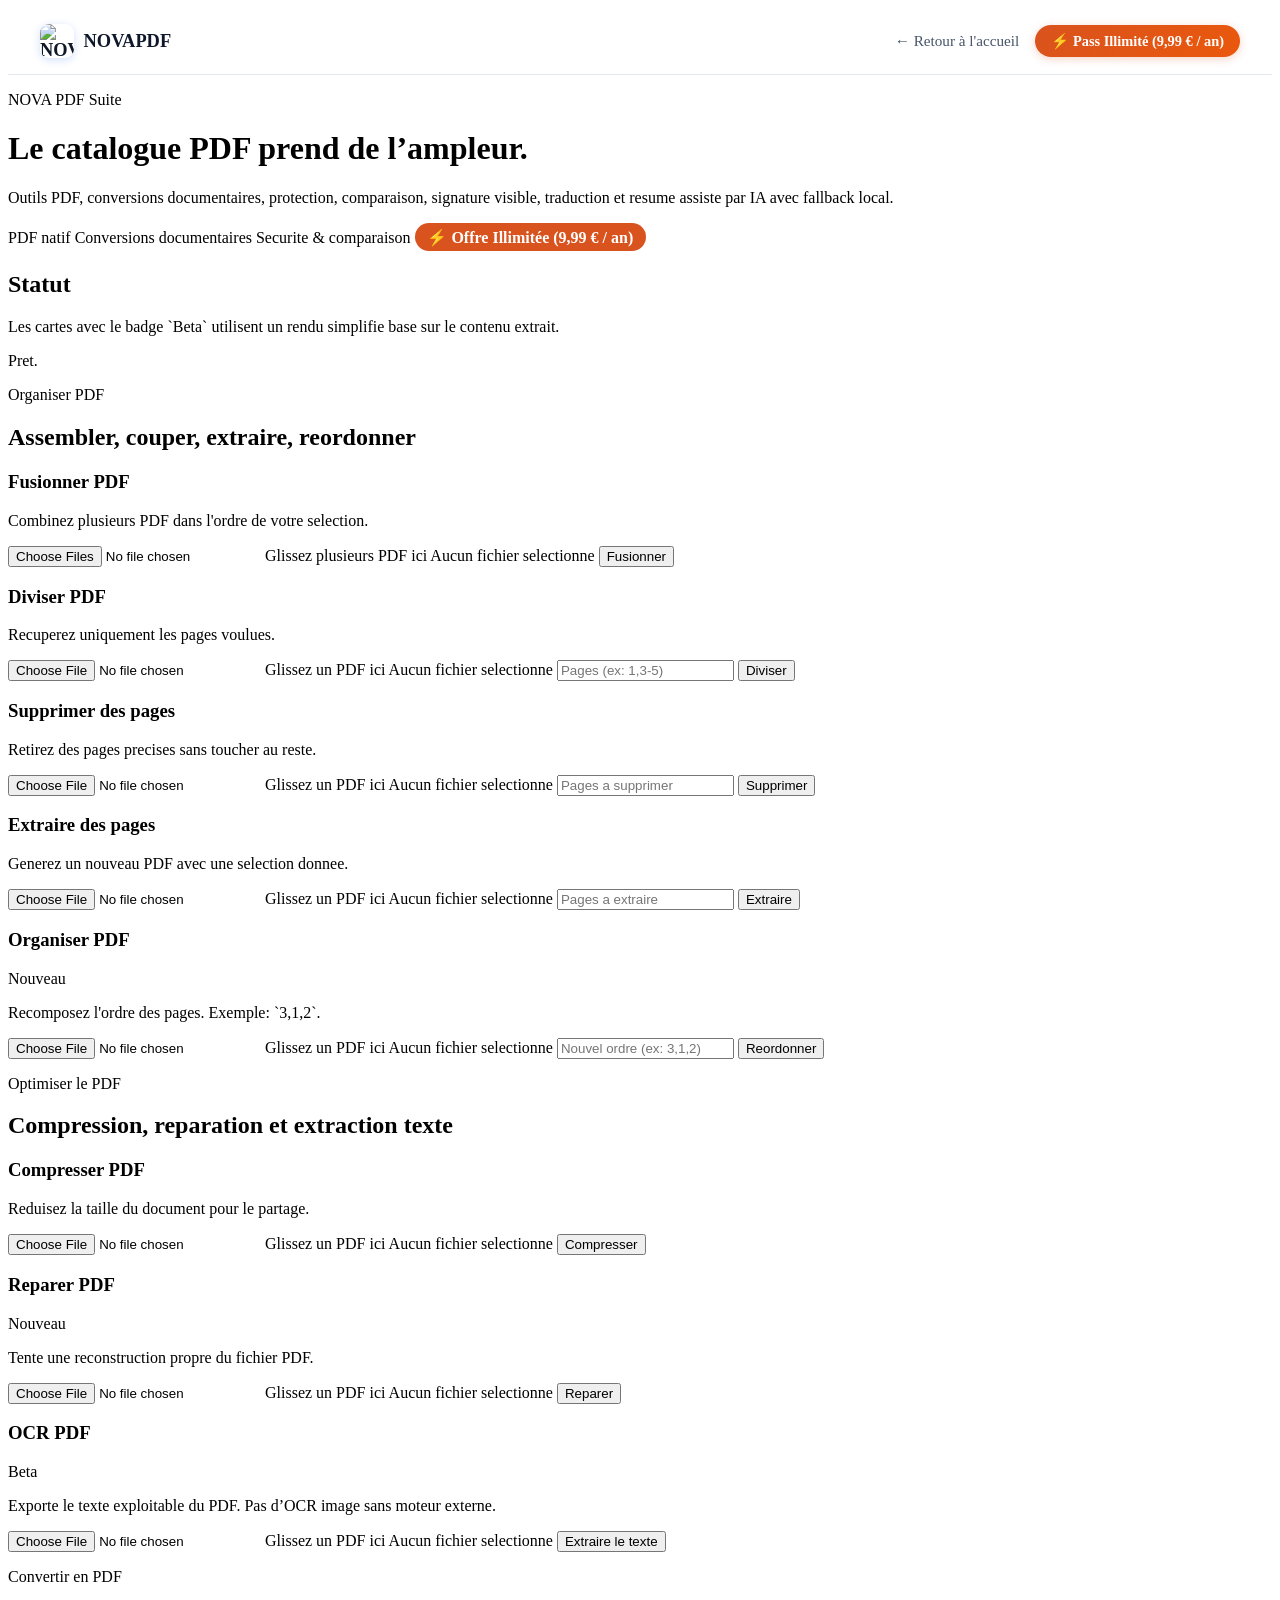
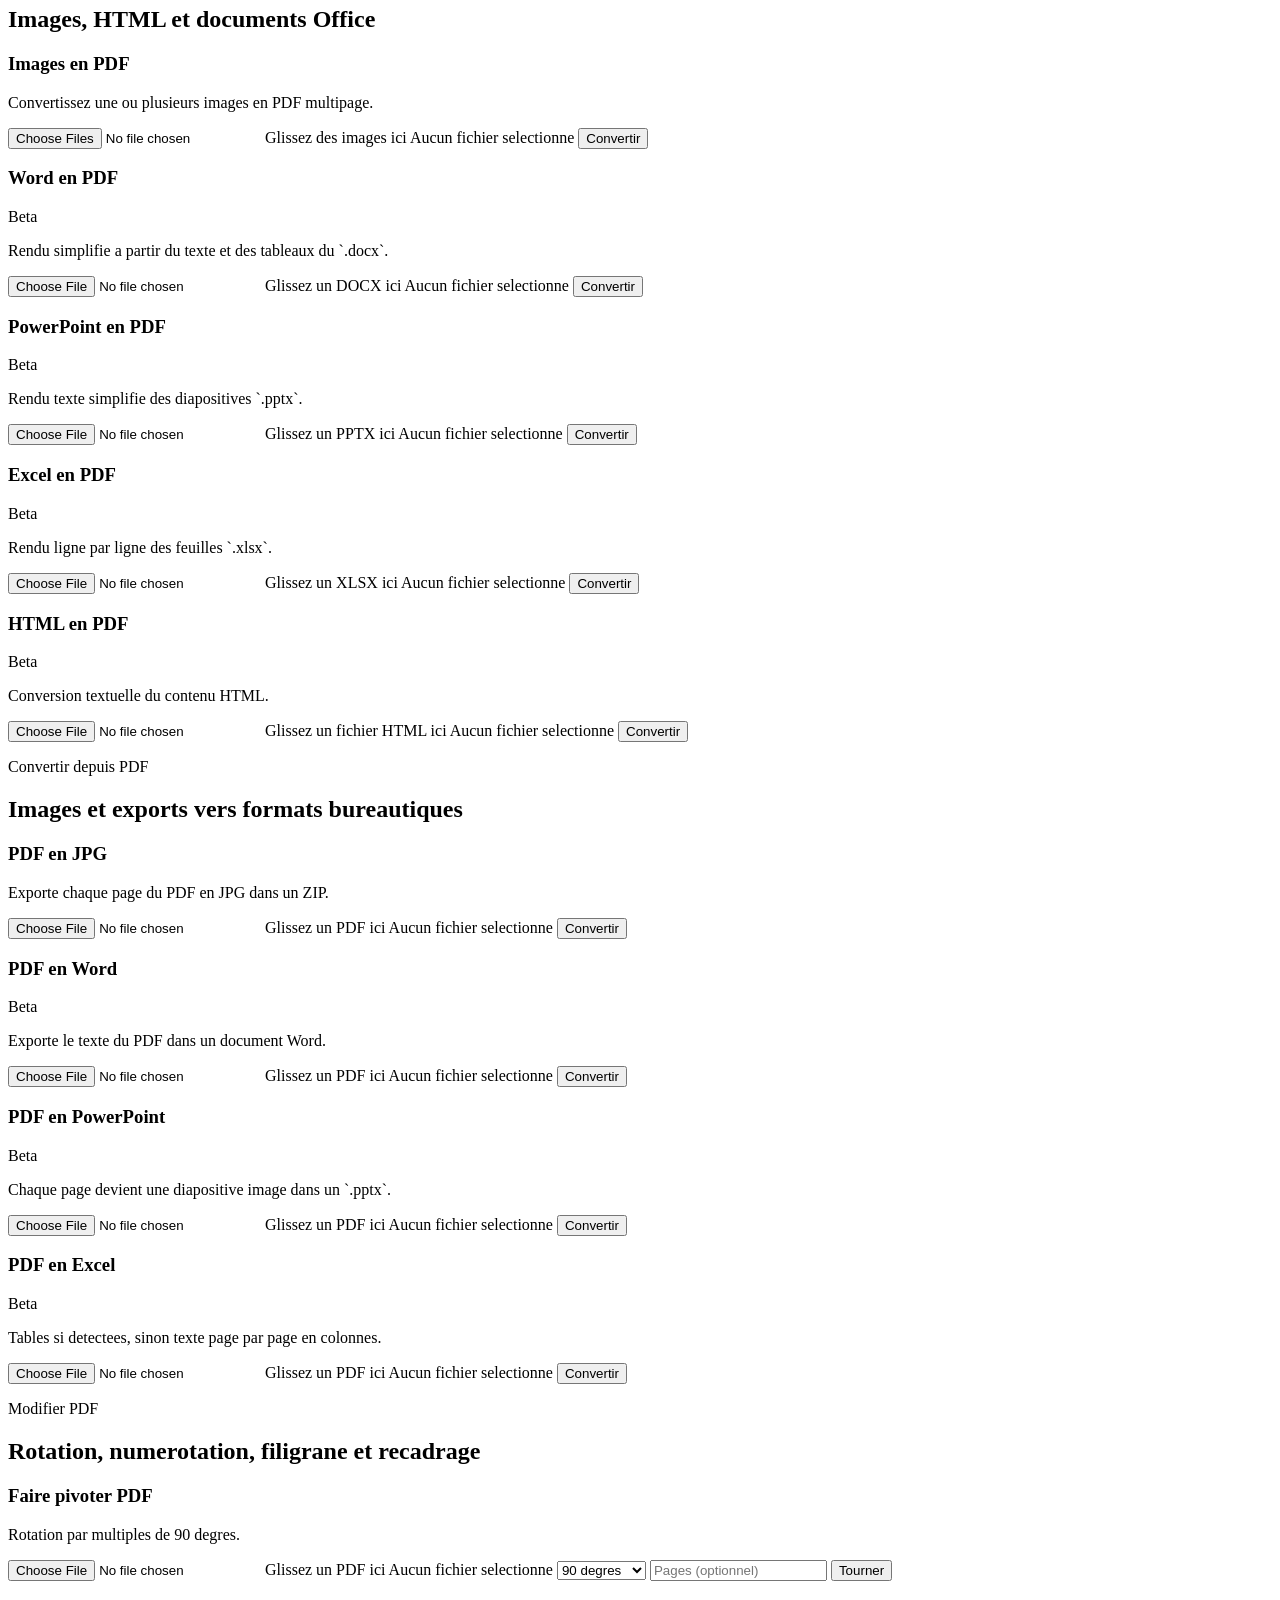
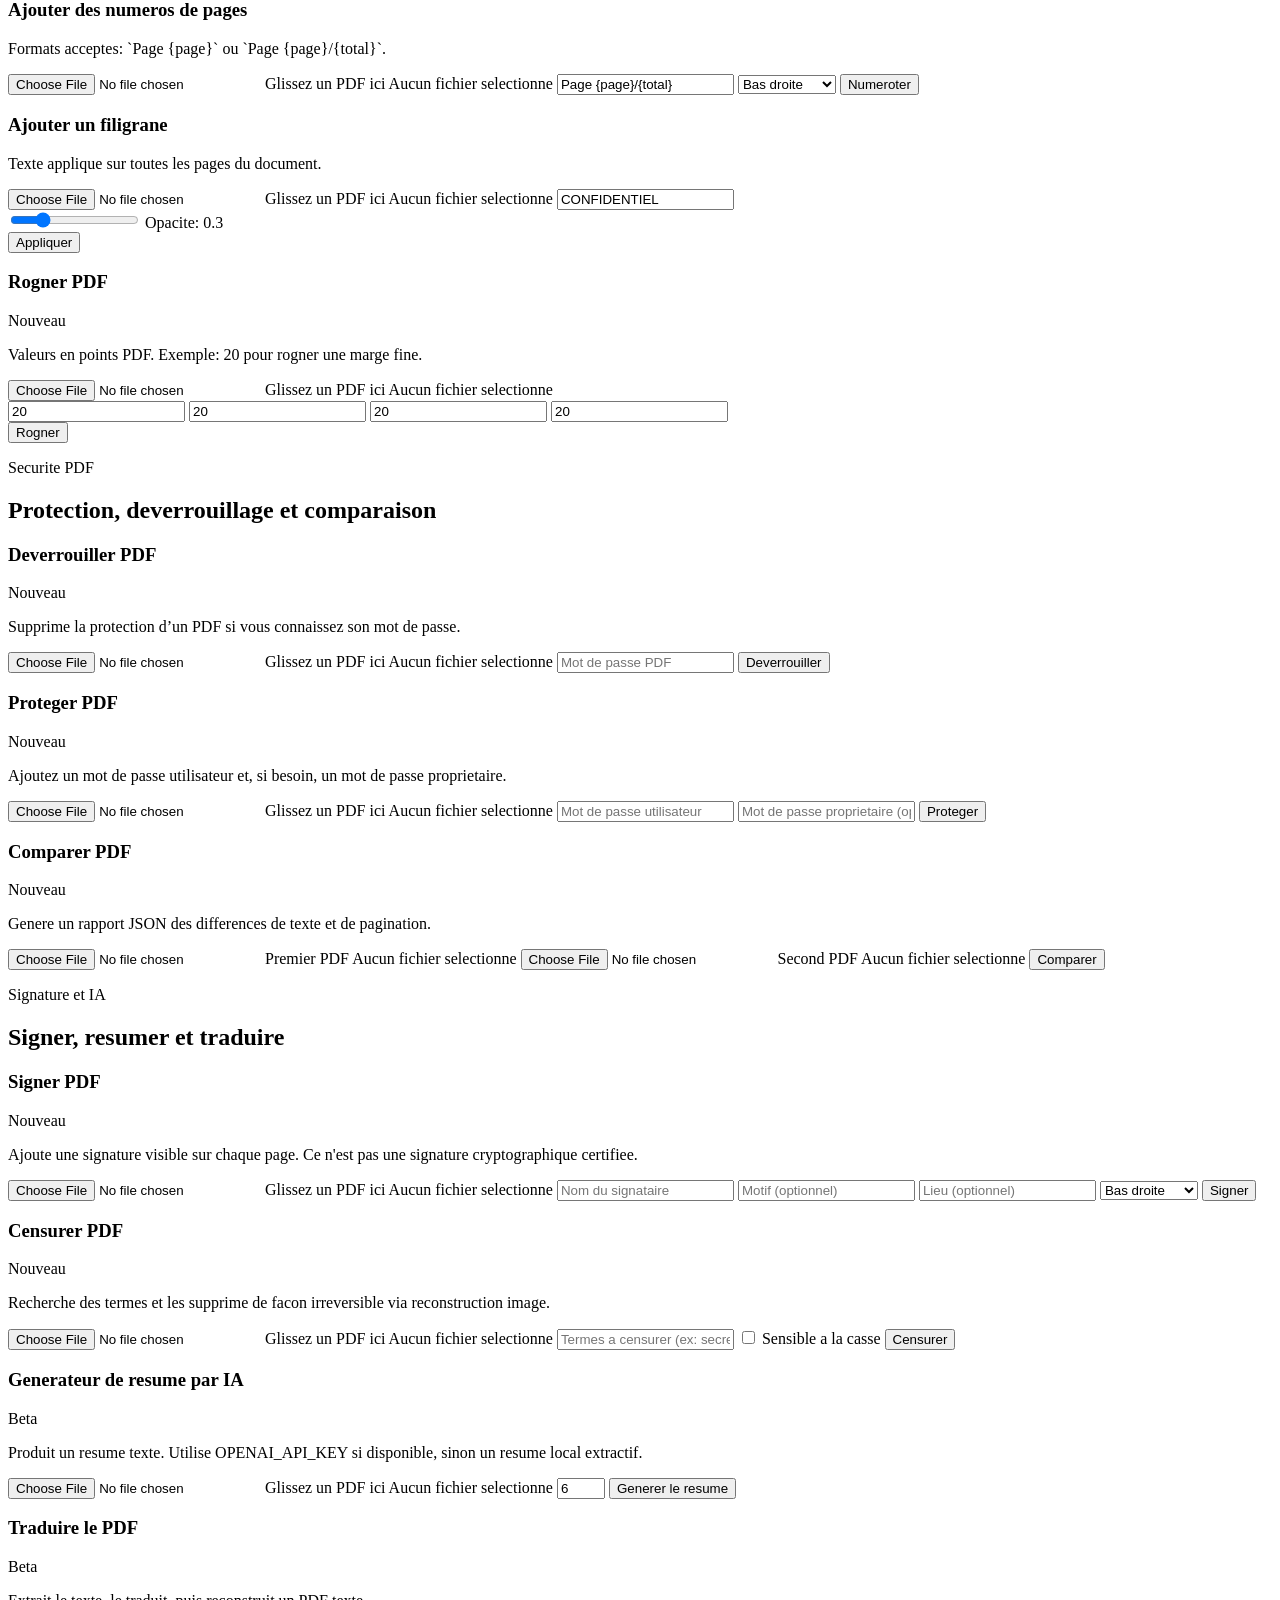
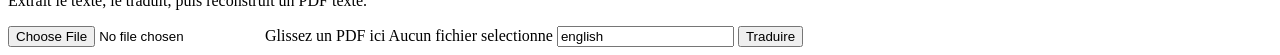
==== commit b9f06260: "feat(stripe): add success page, customer portal redirect, webhook handler and pro status detection" ====
--- a/backend/app/static/index.html
+++ b/backend/app/static/index.html
@@ -32,9 +32,9 @@
       <img src="/static/logo.png" alt="NOVA PDF Logo" style="width: 34px; height: 34px; border-radius: 9px; object-fit: cover; box-shadow: 0 2px 8px rgba(37,99,235,0.2);" />
       <span>NOVA<strong>PDF</strong></span>
     </a>
-    <div style="display: flex; align-items: center; gap: 1.5rem;">
+    <div id="nav-membership-cta" style="display: flex; align-items: center; gap: 1rem;">
       <a href="/" style="color: #475569; text-decoration: none; font-weight: 500; font-size: 0.95rem;">← Retour à l'accueil</a>
-      <a href="/#pricing" style="background: linear-gradient(135deg, #d9531e, #ea580c); color: #fff; text-decoration: none; padding: 0.45rem 1rem; border-radius: 999px; font-weight: 600; font-size: 0.9rem; box-shadow: 0 2px 8px rgba(217, 83, 30, 0.25);">⚡ Pass Illimité (9,99 € / an)</a>
+      <a id="stripe-buy-btn" href="https://buy.stripe.com/14A5kD0RY9APfk7cXcgbm0s" target="_blank" rel="noopener noreferrer" style="background: linear-gradient(135deg, #d9531e, #ea580c); color: #fff; text-decoration: none; padding: 0.45rem 1rem; border-radius: 999px; font-weight: 600; font-size: 0.9rem; box-shadow: 0 2px 8px rgba(217, 83, 30, 0.25);">⚡ Pass Illimité (9,99 € / an)</a>
     </div>
   </nav>
 
@@ -50,7 +50,7 @@
         <span>PDF natif</span>
         <span>Conversions documentaires</span>
         <span>Securite & comparaison</span>
-        <a href="/#pricing" style="background: #d9531e; color: #fff; text-decoration: none; padding: 0.3rem 0.8rem; border-radius: 999px; font-weight: 600; display: inline-flex; align-items: center; gap: 0.3rem;">⚡ Offre Illimitée (9,99 € / an)</a>
+        <a href="https://buy.stripe.com/14A5kD0RY9APfk7cXcgbm0s" target="_blank" rel="noopener noreferrer" style="background: #d9531e; color: #fff; text-decoration: none; padding: 0.3rem 0.8rem; border-radius: 999px; font-weight: 600; display: inline-flex; align-items: center; gap: 0.3rem;">⚡ Offre Illimitée (9,99 € / an)</a>
       </div>
     </div>
 
@@ -495,5 +495,38 @@
   </main>
 
   <script src="/static/app.js"></script>
+  <script>
+    (function checkProStatus() {
+      try {
+        const urlParams = new URLSearchParams(window.location.search);
+        if (urlParams.get('status') === 'pro' || urlParams.get('status') === 'unlocked') {
+          localStorage.setItem('nova_pro_status', 'active');
+        }
+
+        const isPro = localStorage.getItem('nova_pro_status') === 'active';
+        if (isPro) {
+          const navCta = document.getElementById('nav-membership-cta');
+          if (navCta) {
+            navCta.innerHTML = `
+              <a href="/" style="color: #475569; text-decoration: none; font-weight: 500; font-size: 0.95rem;">← Accueil</a>
+              <span style="background: rgba(16, 185, 129, 0.12); color: #059669; border: 1px solid rgba(16, 185, 129, 0.3); padding: 0.4rem 0.9rem; border-radius: 999px; font-weight: 700; font-size: 0.85rem; display: flex; align-items: center; gap: 0.4rem;">
+                👑 Pass Illimité Actif
+              </span>
+              <a href="https://billing.stripe.com/p/login/00wbJ1dEKdR5b3Re1ggbm00" target="_blank" rel="noopener noreferrer" style="color: #64748b; font-size: 0.85rem; text-decoration: underline;">
+                Factures
+              </a>
+            `;
+          }
+          const msgEl = document.getElementById('message');
+          if (msgEl && msgEl.textContent === 'Pret.') {
+            msgEl.textContent = 'Prêt — Mode Illimité Pro Actif (500 Mo / fichier, sans quota).';
+            msgEl.className = 'status-ok';
+          }
+        }
+      } catch (e) {
+        console.warn('Pro status check error:', e);
+      }
+    })();
+  </script>
 </body>
 </html>
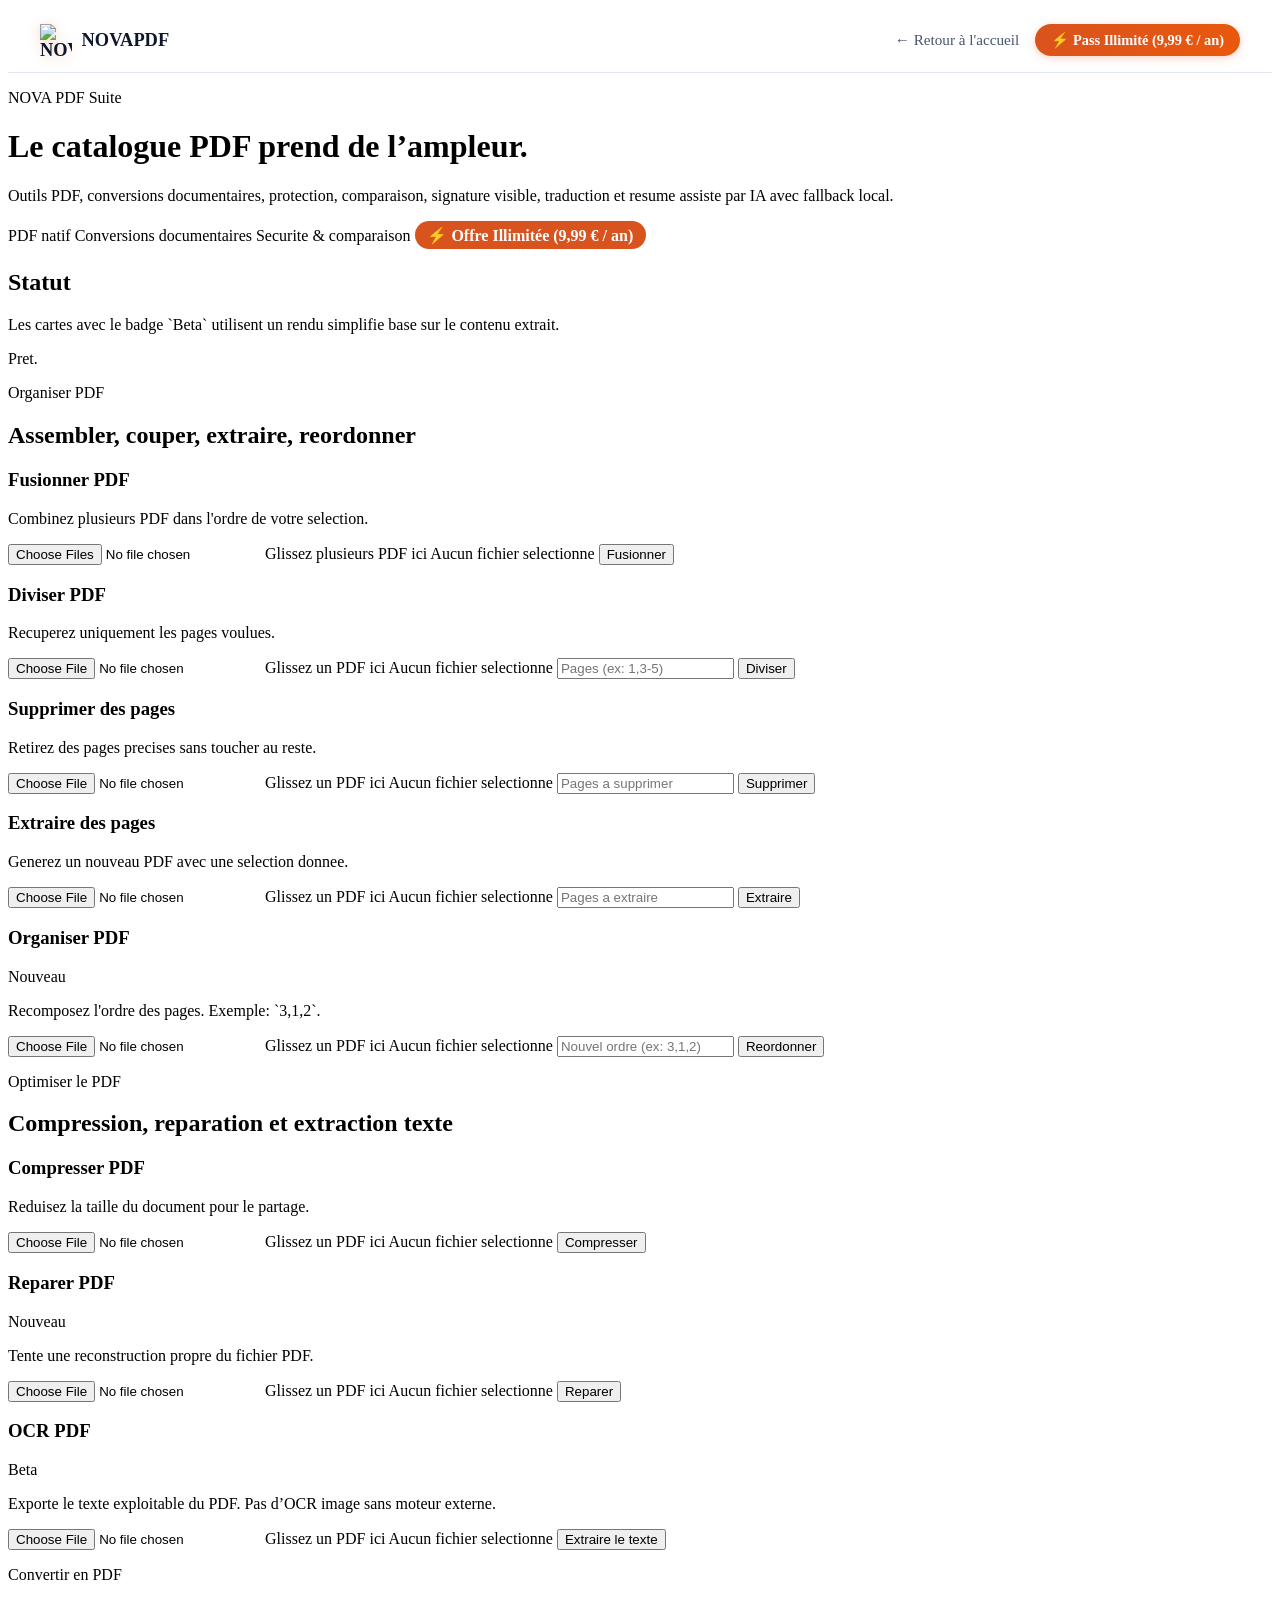
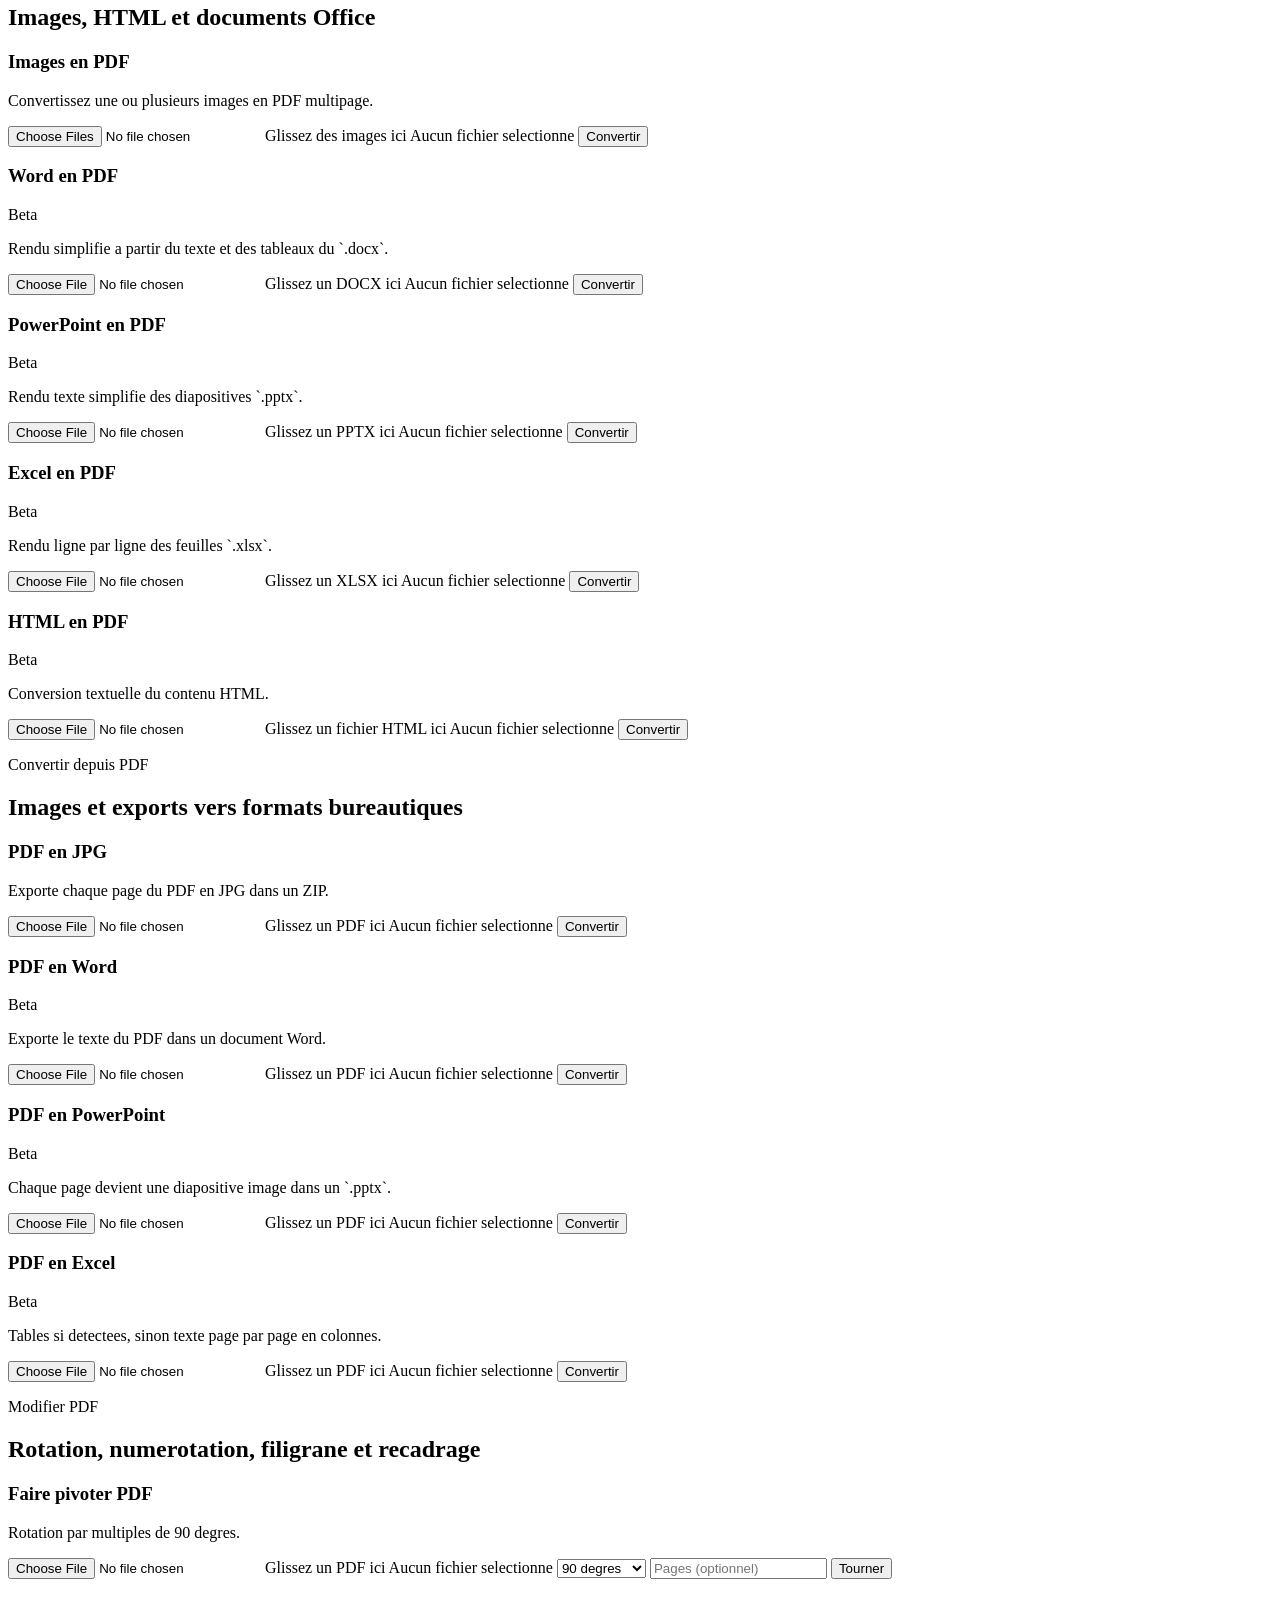
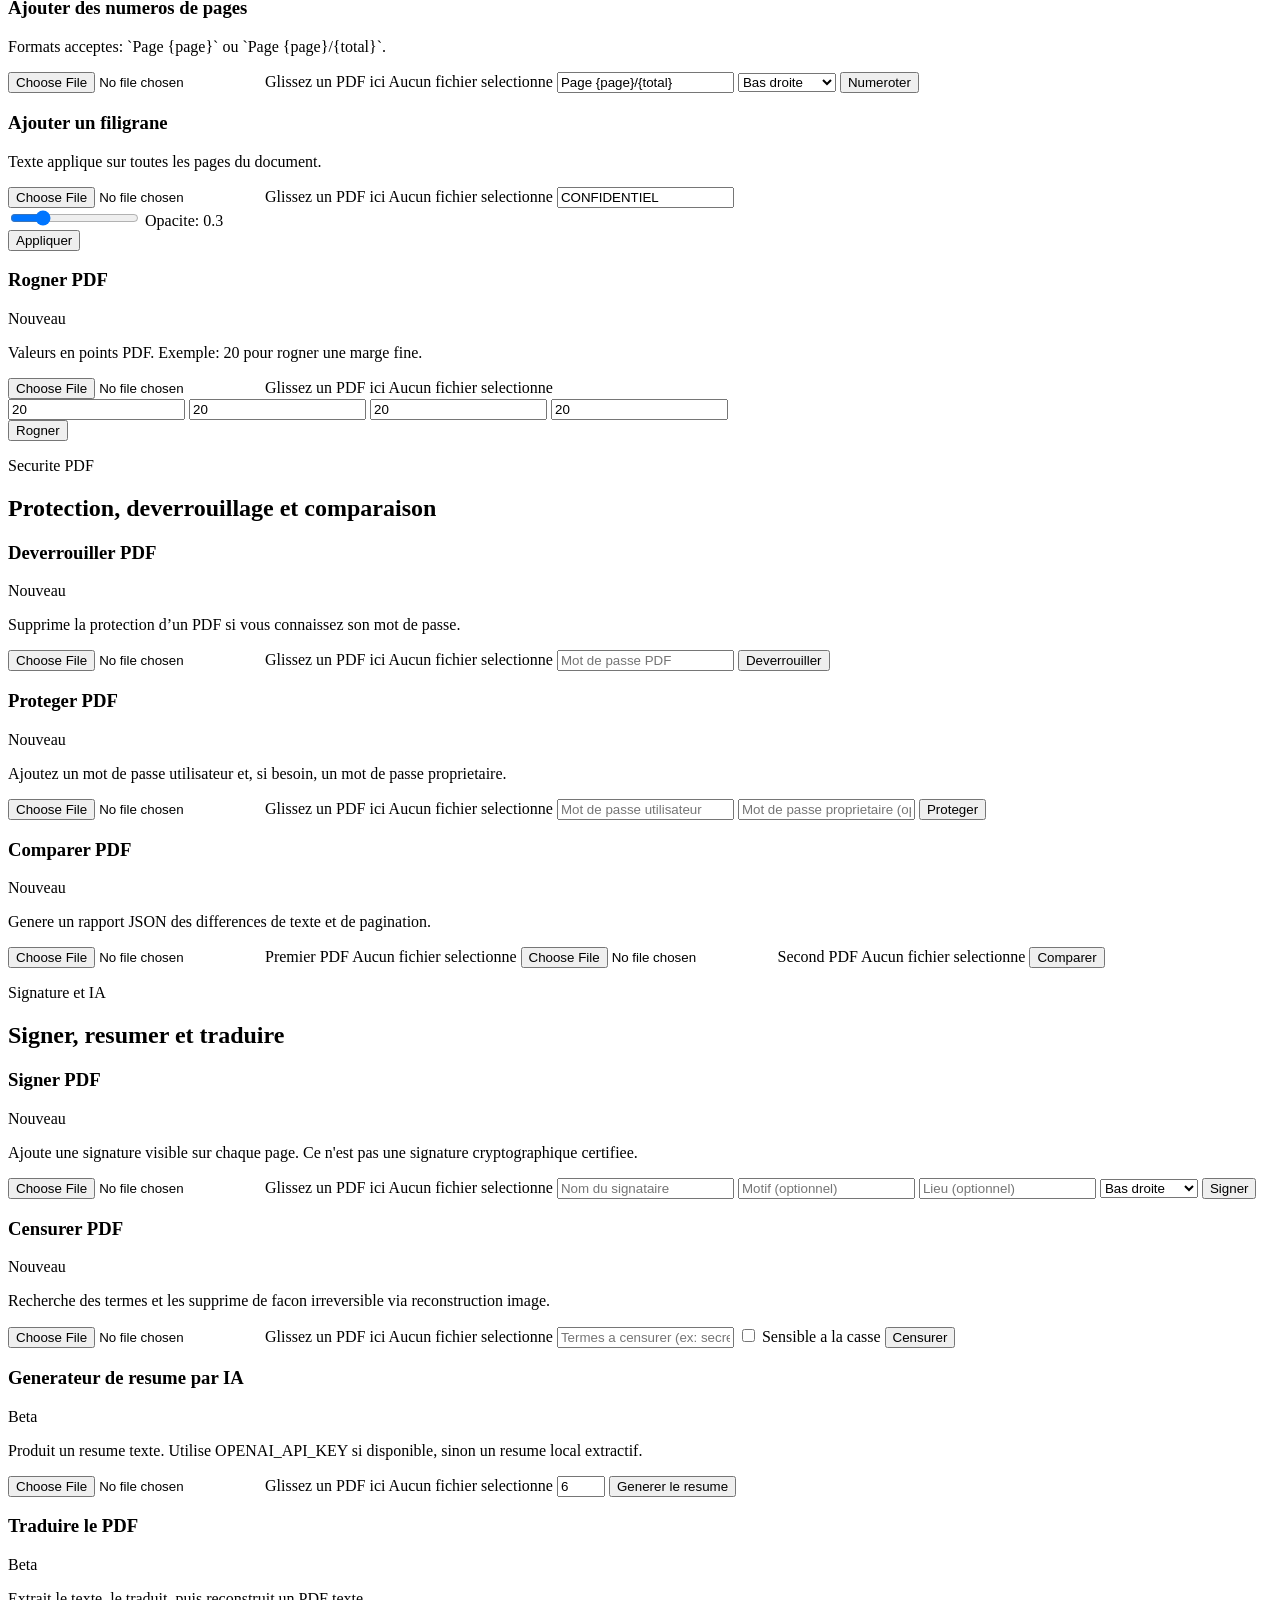
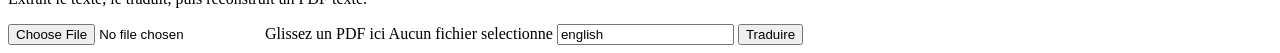
==== commit a99fe857: "feat(branding): integrate Option 2 transparent terracotta logo into website, favicon, and open graph" ====
--- a/backend/app/static/index.html
+++ b/backend/app/static/index.html
@@ -7,6 +7,9 @@
   <meta name="description" content="Fusionnez, divisez, compressez, convertissez et éditez vos documents PDF en toute sécurité avec NOVA PDF Suite." />
   <link rel="stylesheet" href="/static/styles.css" />
   <link rel="icon" type="image/png" href="/static/favicon.png" />
+  <link rel="shortcut icon" href="/static/favicon.ico" />
+  <link rel="apple-touch-icon" href="/static/apple-touch-icon.png" />
+
 
   <!-- Open Graph / Facebook -->
   <meta property="og:type" content="website" />
@@ -29,7 +32,7 @@
 <body>
   <nav style="display: flex; justify-content: space-between; align-items: center; padding: 1rem 2rem; background: #fff; border-bottom: 1px solid #e2e8f0; font-family: inherit;">
     <a href="/" style="display: flex; align-items: center; gap: 0.6rem; text-decoration: none; font-weight: 700; font-size: 1.15rem; color: #0f172a;">
-      <img src="/static/logo.png" alt="NOVA PDF Logo" style="width: 34px; height: 34px; border-radius: 9px; object-fit: cover; box-shadow: 0 2px 8px rgba(37,99,235,0.2);" />
+      <img src="/static/logo.png" alt="NOVA PDF Logo" style="width: 32px; height: 32px; object-fit: contain; filter: drop-shadow(0 2px 6px rgba(217,83,30,0.25));" />
       <span>NOVA<strong>PDF</strong></span>
     </a>
     <div id="nav-membership-cta" style="display: flex; align-items: center; gap: 1rem;">
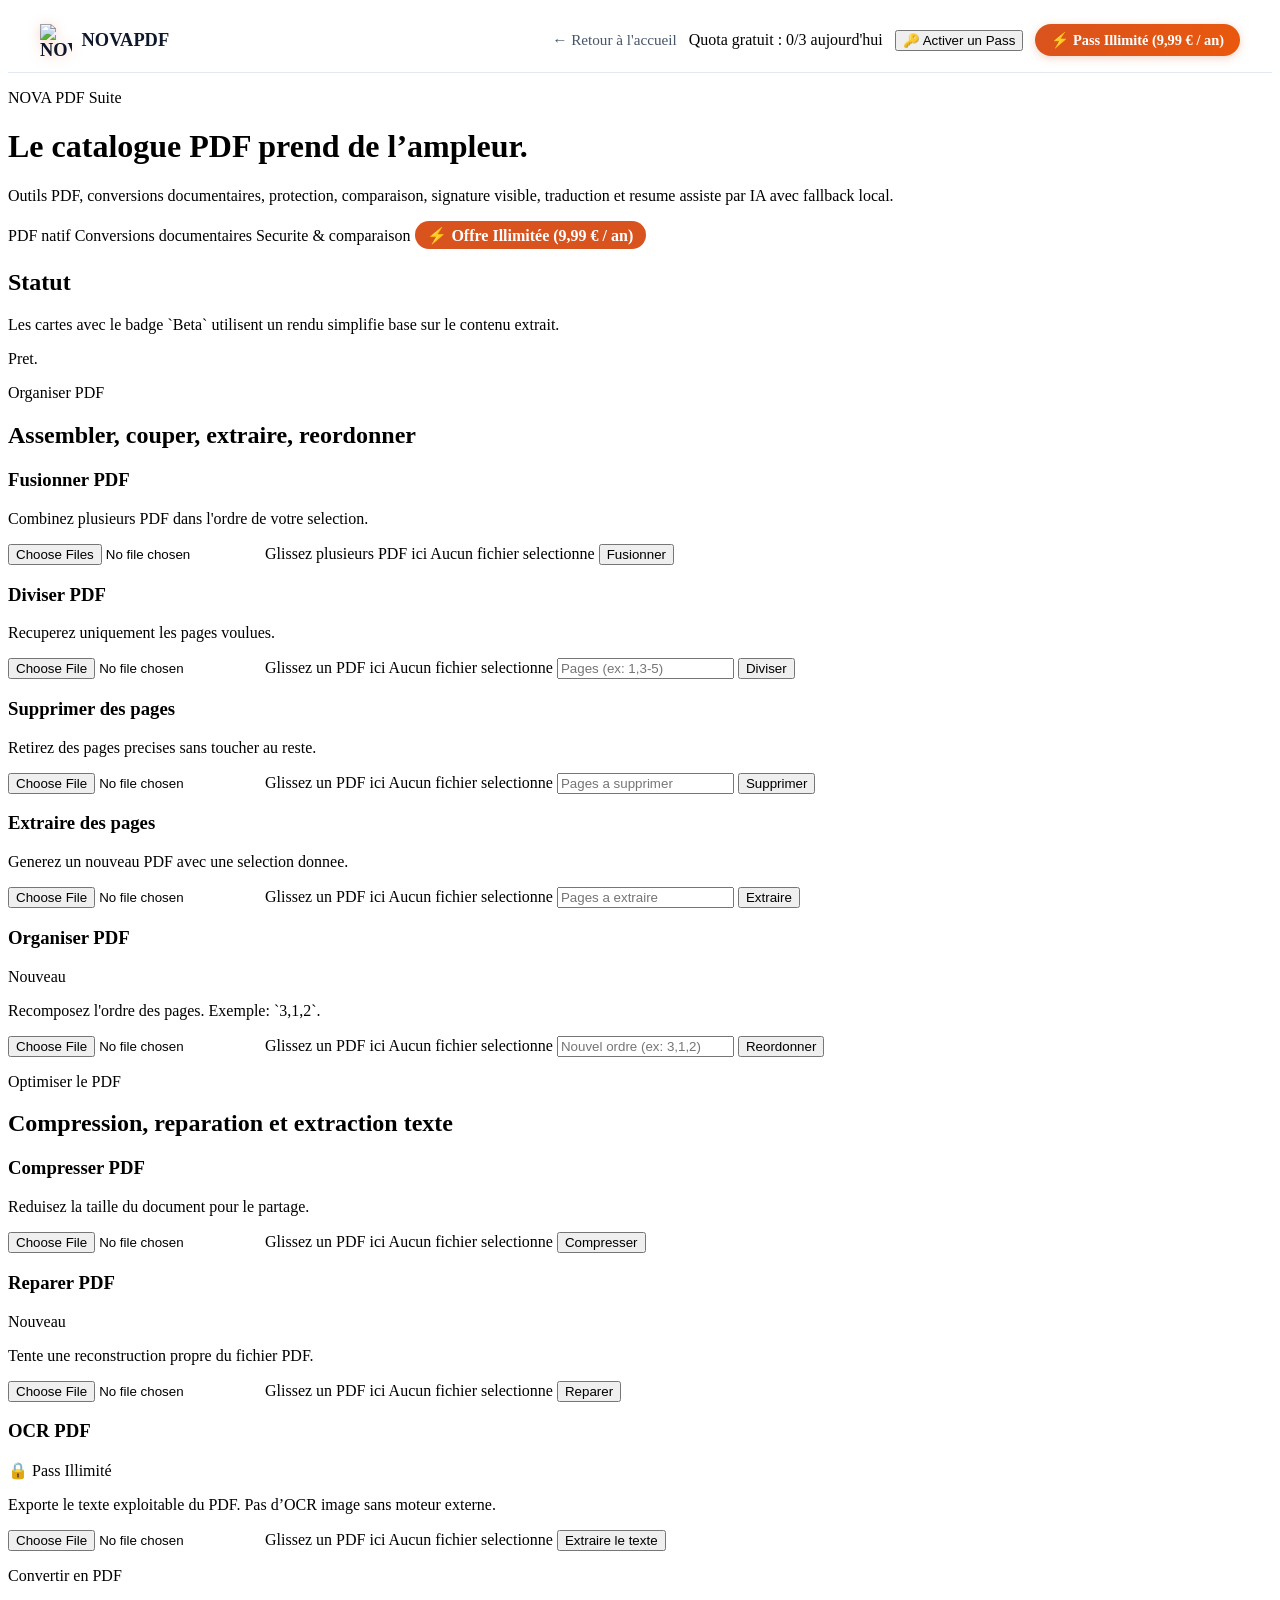
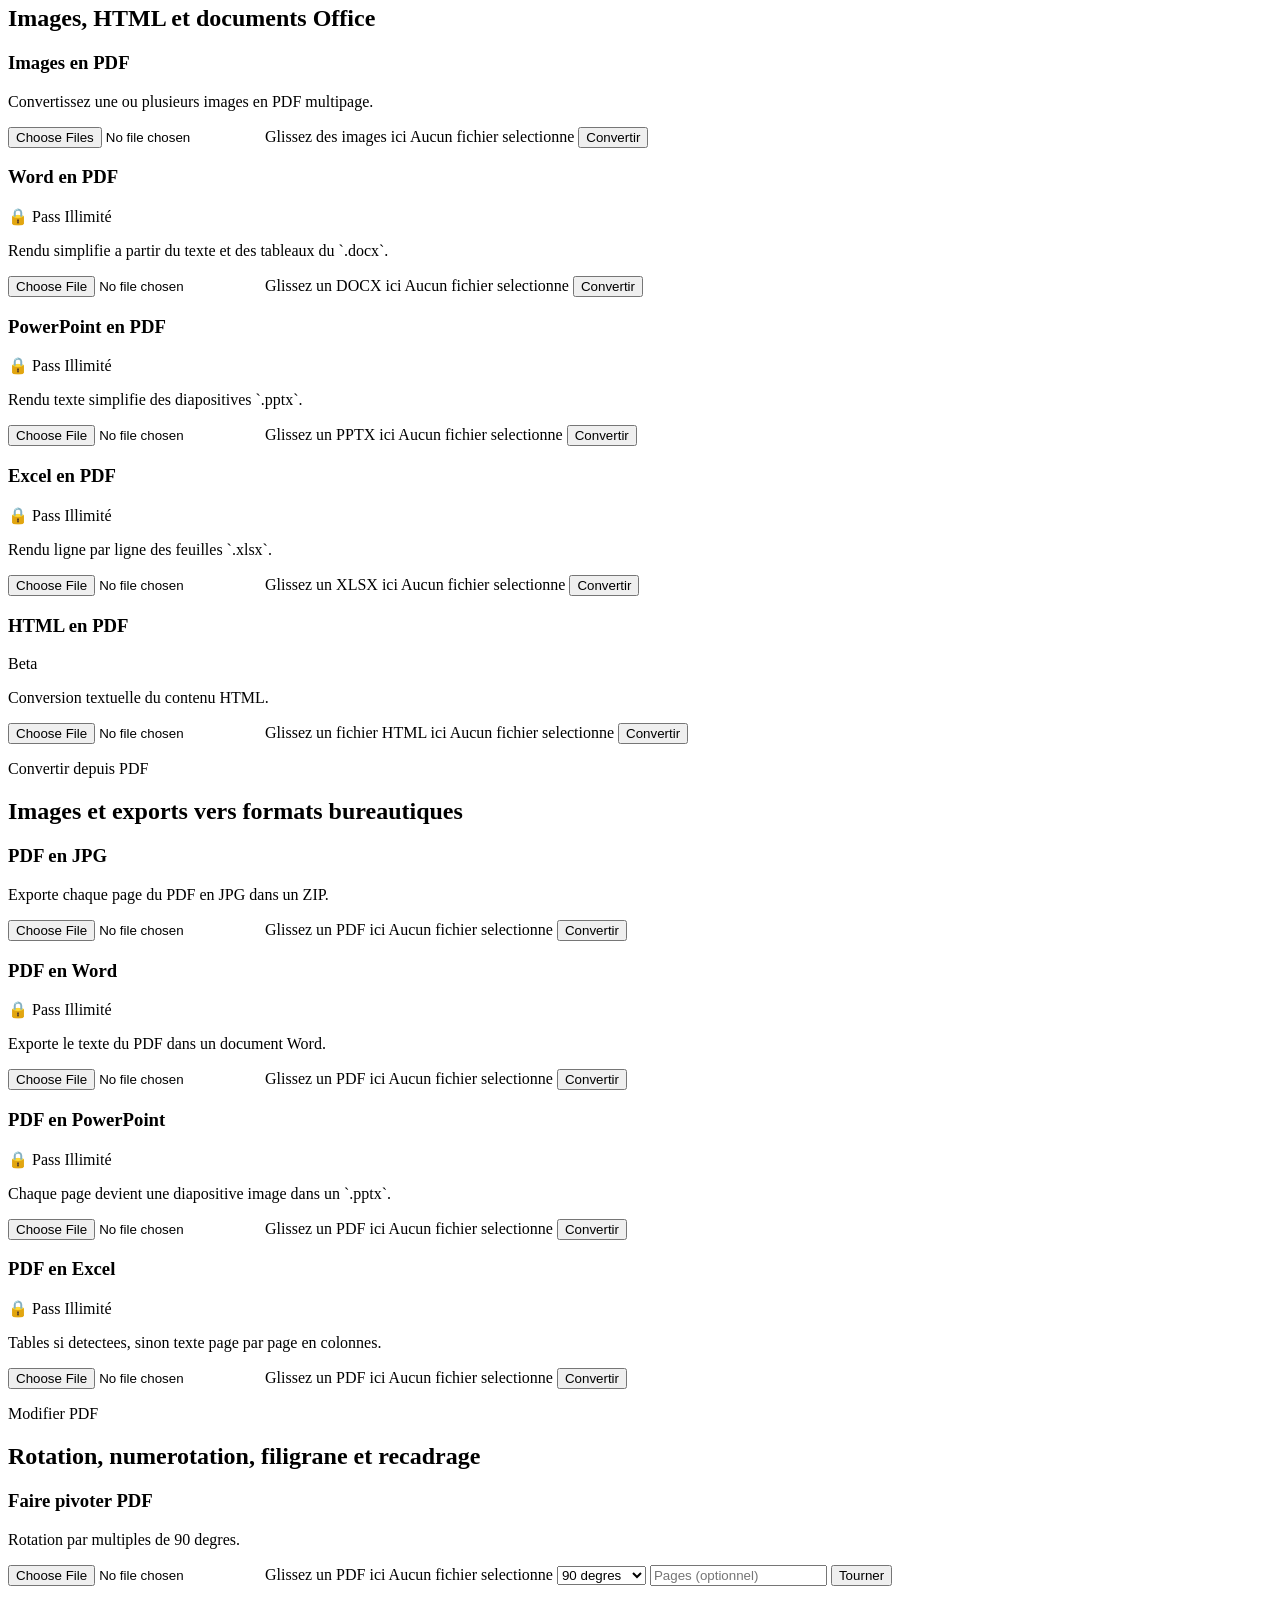
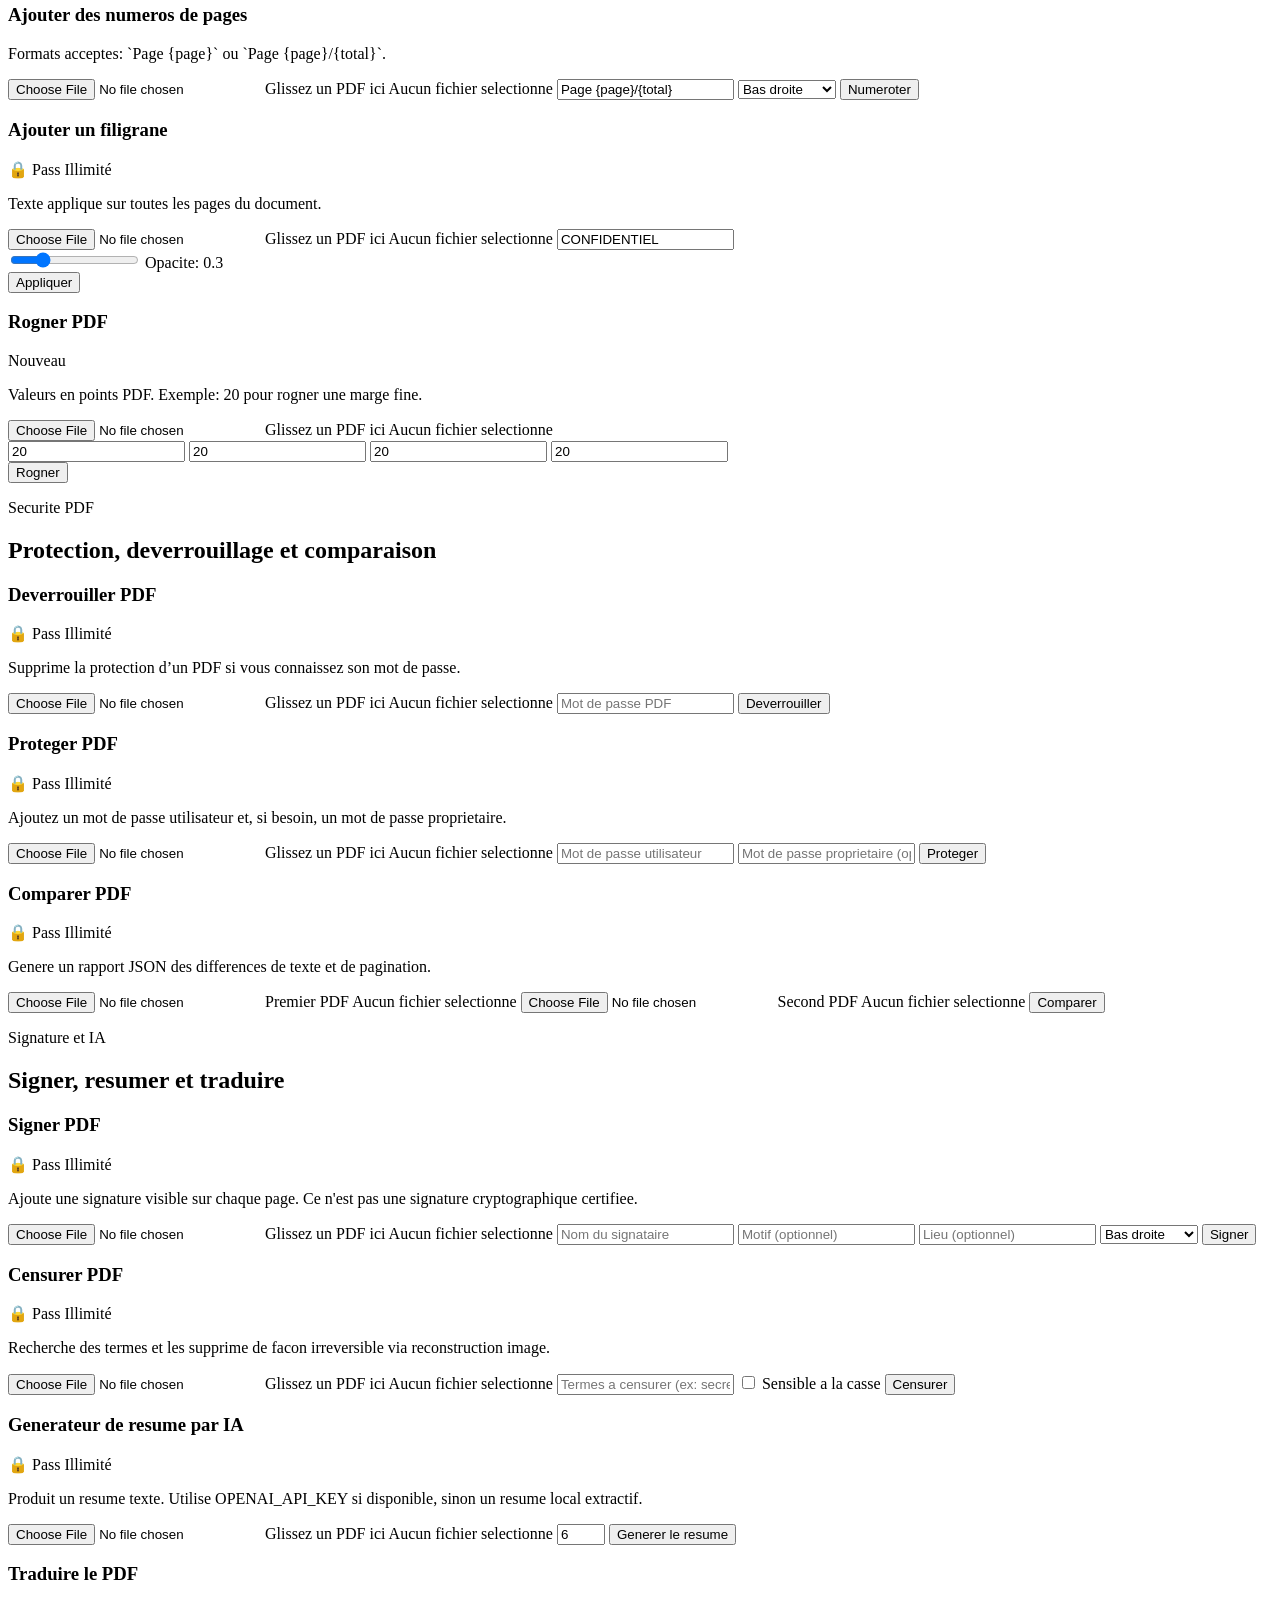
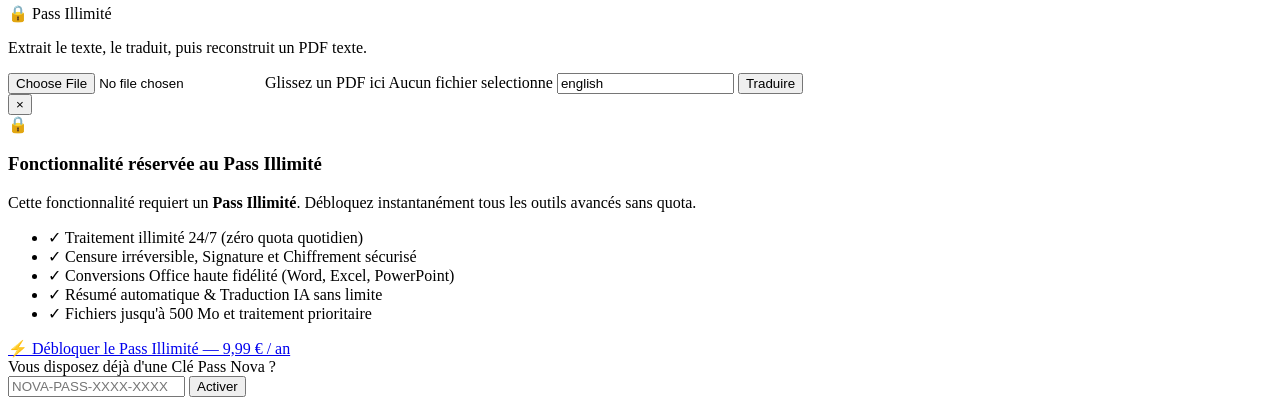
==== commit 28de5de8: "feat(gating): implement freemium paywall, daily quota and Pass Nova license verification" ====
--- a/backend/app/static/index.html
+++ b/backend/app/static/index.html
@@ -35,8 +35,12 @@
       <img src="/static/logo.png" alt="NOVA PDF Logo" style="width: 32px; height: 32px; object-fit: contain; filter: drop-shadow(0 2px 6px rgba(217,83,30,0.25));" />
       <span>NOVA<strong>PDF</strong></span>
     </a>
-    <div id="nav-membership-cta" style="display: flex; align-items: center; gap: 1rem;">
+    <div id="nav-membership-cta" style="display: flex; align-items: center; gap: 0.75rem; flex-wrap: wrap;">
       <a href="/" style="color: #475569; text-decoration: none; font-weight: 500; font-size: 0.95rem;">← Retour à l'accueil</a>
+      <div id="quotaContainer" class="quota-badge">
+        <span id="quotaText">Quota gratuit : 0/3 aujourd'hui</span>
+      </div>
+      <button id="btnOpenPassModal" type="button" class="btn-activate-pass">🔑 Activer un Pass</button>
       <a id="stripe-buy-btn" href="https://buy.stripe.com/14A5kD0RY9APfk7cXcgbm0s" target="_blank" rel="noopener noreferrer" style="background: linear-gradient(135deg, #d9531e, #ea580c); color: #fff; text-decoration: none; padding: 0.45rem 1rem; border-radius: 999px; font-weight: 600; font-size: 0.9rem; box-shadow: 0 2px 8px rgba(217, 83, 30, 0.25);">⚡ Pass Illimité (9,99 € / an)</a>
     </div>
   </nav>
@@ -171,8 +175,8 @@
           <button type="button" data-action="repair">Reparer</button>
         </article>
 
-        <article class="tool-card">
-          <div class="title-row"><h3>OCR PDF</h3><span class="badge beta">Beta</span></div>
+        <article class="tool-card card-pro" data-pro-tool="ocr">
+          <div class="title-row"><h3>OCR PDF</h3><span class="badge pro">🔒 Pass Illimité</span></div>
           <p>Exporte le texte exploitable du PDF. Pas d’OCR image sans moteur externe.</p>
           <label class="dropzone" data-dropzone="ocrFile">
             <input id="ocrFile" class="file-input" type="file" accept="application/pdf" />
@@ -202,8 +206,8 @@
           <button type="button" data-action="convert">Convertir</button>
         </article>
 
-        <article class="tool-card">
-          <div class="title-row"><h3>Word en PDF</h3><span class="badge beta">Beta</span></div>
+        <article class="tool-card card-pro" data-pro-tool="word-to-pdf">
+          <div class="title-row"><h3>Word en PDF</h3><span class="badge pro">🔒 Pass Illimité</span></div>
           <p>Rendu simplifie a partir du texte et des tableaux du `.docx`.</p>
           <label class="dropzone" data-dropzone="wordToPdfFile">
             <input id="wordToPdfFile" class="file-input" type="file" accept=".docx" />
@@ -213,8 +217,8 @@
           <button type="button" data-action="word-to-pdf">Convertir</button>
         </article>
 
-        <article class="tool-card">
-          <div class="title-row"><h3>PowerPoint en PDF</h3><span class="badge beta">Beta</span></div>
+        <article class="tool-card card-pro" data-pro-tool="powerpoint-to-pdf">
+          <div class="title-row"><h3>PowerPoint en PDF</h3><span class="badge pro">🔒 Pass Illimité</span></div>
           <p>Rendu texte simplifie des diapositives `.pptx`.</p>
           <label class="dropzone" data-dropzone="powerpointToPdfFile">
             <input id="powerpointToPdfFile" class="file-input" type="file" accept=".pptx" />
@@ -224,8 +228,8 @@
           <button type="button" data-action="powerpoint-to-pdf">Convertir</button>
         </article>
 
-        <article class="tool-card">
-          <div class="title-row"><h3>Excel en PDF</h3><span class="badge beta">Beta</span></div>
+        <article class="tool-card card-pro" data-pro-tool="excel-to-pdf">
+          <div class="title-row"><h3>Excel en PDF</h3><span class="badge pro">🔒 Pass Illimité</span></div>
           <p>Rendu ligne par ligne des feuilles `.xlsx`.</p>
           <label class="dropzone" data-dropzone="excelToPdfFile">
             <input id="excelToPdfFile" class="file-input" type="file" accept=".xlsx" />
@@ -266,8 +270,8 @@
           <button type="button" data-action="pdf-to-jpg">Convertir</button>
         </article>
 
-        <article class="tool-card">
-          <div class="title-row"><h3>PDF en Word</h3><span class="badge beta">Beta</span></div>
+        <article class="tool-card card-pro" data-pro-tool="pdf-to-word">
+          <div class="title-row"><h3>PDF en Word</h3><span class="badge pro">🔒 Pass Illimité</span></div>
           <p>Exporte le texte du PDF dans un document Word.</p>
           <label class="dropzone" data-dropzone="pdfToWordFile">
             <input id="pdfToWordFile" class="file-input" type="file" accept="application/pdf" />
@@ -277,8 +281,8 @@
           <button type="button" data-action="pdf-to-word">Convertir</button>
         </article>
 
-        <article class="tool-card">
-          <div class="title-row"><h3>PDF en PowerPoint</h3><span class="badge beta">Beta</span></div>
+        <article class="tool-card card-pro" data-pro-tool="pdf-to-powerpoint">
+          <div class="title-row"><h3>PDF en PowerPoint</h3><span class="badge pro">🔒 Pass Illimité</span></div>
           <p>Chaque page devient une diapositive image dans un `.pptx`.</p>
           <label class="dropzone" data-dropzone="pdfToPowerPointFile">
             <input id="pdfToPowerPointFile" class="file-input" type="file" accept="application/pdf" />
@@ -288,8 +292,8 @@
           <button type="button" data-action="pdf-to-powerpoint">Convertir</button>
         </article>
 
-        <article class="tool-card">
-          <div class="title-row"><h3>PDF en Excel</h3><span class="badge beta">Beta</span></div>
+        <article class="tool-card card-pro" data-pro-tool="pdf-to-excel">
+          <div class="title-row"><h3>PDF en Excel</h3><span class="badge pro">🔒 Pass Illimité</span></div>
           <p>Tables si detectees, sinon texte page par page en colonnes.</p>
           <label class="dropzone" data-dropzone="pdfToExcelFile">
             <input id="pdfToExcelFile" class="file-input" type="file" accept="application/pdf" />
@@ -345,8 +349,8 @@
           <button type="button" data-action="numbering">Numeroter</button>
         </article>
 
-        <article class="tool-card">
-          <h3>Ajouter un filigrane</h3>
+        <article class="tool-card card-pro" data-pro-tool="watermark">
+          <div class="title-row"><h3>Ajouter un filigrane</h3><span class="badge pro">🔒 Pass Illimité</span></div>
           <p>Texte applique sur toutes les pages du document.</p>
           <label class="dropzone" data-dropzone="watermarkFile">
             <input id="watermarkFile" class="file-input" type="file" accept="application/pdf" />
@@ -387,8 +391,8 @@
       </div>
 
       <div class="tool-grid compact-grid">
-        <article class="tool-card">
-          <div class="title-row"><h3>Deverrouiller PDF</h3><span class="badge">Nouveau</span></div>
+        <article class="tool-card card-pro" data-pro-tool="unlock">
+          <div class="title-row"><h3>Deverrouiller PDF</h3><span class="badge pro">🔒 Pass Illimité</span></div>
           <p>Supprime la protection d’un PDF si vous connaissez son mot de passe.</p>
           <label class="dropzone" data-dropzone="unlockFile">
             <input id="unlockFile" class="file-input" type="file" accept="application/pdf" />
@@ -399,8 +403,8 @@
           <button type="button" data-action="unlock">Deverrouiller</button>
         </article>
 
-        <article class="tool-card">
-          <div class="title-row"><h3>Proteger PDF</h3><span class="badge">Nouveau</span></div>
+        <article class="tool-card card-pro" data-pro-tool="protect">
+          <div class="title-row"><h3>Proteger PDF</h3><span class="badge pro">🔒 Pass Illimité</span></div>
           <p>Ajoutez un mot de passe utilisateur et, si besoin, un mot de passe proprietaire.</p>
           <label class="dropzone" data-dropzone="protectFile">
             <input id="protectFile" class="file-input" type="file" accept="application/pdf" />
@@ -412,8 +416,8 @@
           <button type="button" data-action="protect">Proteger</button>
         </article>
 
-        <article class="tool-card">
-          <div class="title-row"><h3>Comparer PDF</h3><span class="badge">Nouveau</span></div>
+        <article class="tool-card card-pro" data-pro-tool="compare">
+          <div class="title-row"><h3>Comparer PDF</h3><span class="badge pro">🔒 Pass Illimité</span></div>
           <p>Genere un rapport JSON des differences de texte et de pagination.</p>
           <label class="dropzone" data-dropzone="compareFileA">
             <input id="compareFileA" class="file-input" type="file" accept="application/pdf" />
@@ -437,8 +441,8 @@
       </div>
 
       <div class="tool-grid compact-grid">
-        <article class="tool-card">
-          <div class="title-row"><h3>Signer PDF</h3><span class="badge">Nouveau</span></div>
+        <article class="tool-card card-pro" data-pro-tool="sign">
+          <div class="title-row"><h3>Signer PDF</h3><span class="badge pro">🔒 Pass Illimité</span></div>
           <p>Ajoute une signature visible sur chaque page. Ce n'est pas une signature cryptographique certifiee.</p>
           <label class="dropzone" data-dropzone="signFile">
             <input id="signFile" class="file-input" type="file" accept="application/pdf" />
@@ -456,8 +460,8 @@
           </select>
           <button type="button" data-action="sign">Signer</button>
         </article>
-        <article class="tool-card">
-          <div class="title-row"><h3>Censurer PDF</h3><span class="badge">Nouveau</span></div>
+        <article class="tool-card card-pro" data-pro-tool="censor">
+          <div class="title-row"><h3>Censurer PDF</h3><span class="badge pro">🔒 Pass Illimité</span></div>
           <p>Recherche des termes et les supprime de facon irreversible via reconstruction image.</p>
           <label class="dropzone" data-dropzone="censorFile">
             <input id="censorFile" class="file-input" type="file" accept="application/pdf" />
@@ -471,8 +475,8 @@
           </label>
           <button type="button" data-action="censor">Censurer</button>
         </article>
-        <article class="tool-card">
-          <div class="title-row"><h3>Generateur de resume par IA</h3><span class="badge beta">Beta</span></div>
+        <article class="tool-card card-pro" data-pro-tool="summarize">
+          <div class="title-row"><h3>Generateur de resume par IA</h3><span class="badge pro">🔒 Pass Illimité</span></div>
           <p>Produit un resume texte. Utilise OPENAI_API_KEY si disponible, sinon un resume local extractif.</p>
           <label class="dropzone" data-dropzone="summaryFile">
             <input id="summaryFile" class="file-input" type="file" accept="application/pdf" />
@@ -482,8 +486,8 @@
           <input id="summarySentences" type="number" min="1" max="20" step="1" value="6" />
           <button type="button" data-action="summarize">Generer le resume</button>
         </article>
-        <article class="tool-card">
-          <div class="title-row"><h3>Traduire le PDF</h3><span class="badge beta">Beta</span></div>
+        <article class="tool-card card-pro" data-pro-tool="translate">
+          <div class="title-row"><h3>Traduire le PDF</h3><span class="badge pro">🔒 Pass Illimité</span></div>
           <p>Extrait le texte, le traduit, puis reconstruit un PDF texte.</p>
           <label class="dropzone" data-dropzone="translateFile">
             <input id="translateFile" class="file-input" type="file" accept="application/pdf" />
@@ -497,39 +501,39 @@
     </section>
   </main>
 
+  <!-- Modal Paywall & Activation Pass Nova -->
+  <div id="paywallModal" class="nova-modal-backdrop" aria-hidden="true" role="dialog">
+    <div class="nova-modal-card">
+      <button id="modalCloseBtn" type="button" class="modal-close-btn" aria-label="Fermer">&times;</button>
+      <div class="modal-icon-badge">🔒</div>
+      <h3 id="modalTitle" class="modal-title">Fonctionnalité réservée au Pass Illimité</h3>
+      <p id="modalDesc" class="modal-desc">
+        Cette fonctionnalité requiert un <strong>Pass Illimité</strong>. Débloquez instantanément tous les outils avancés sans quota.
+      </p>
+
+      <ul class="modal-benefits">
+        <li><span>✓</span> Traitement illimité 24/7 (zéro quota quotidien)</li>
+        <li><span>✓</span> Censure irréversible, Signature et Chiffrement sécurisé</li>
+        <li><span>✓</span> Conversions Office haute fidélité (Word, Excel, PowerPoint)</li>
+        <li><span>✓</span> Résumé automatique & Traduction IA sans limite</li>
+        <li><span>✓</span> Fichiers jusqu'à 500 Mo et traitement prioritaire</li>
+      </ul>
+
+      <a id="modalBuyBtn" href="https://buy.stripe.com/14A5kD0RY9APfk7cXcgbm0s" target="_blank" rel="noopener noreferrer" class="modal-cta-btn">
+        ⚡ Débloquer le Pass Illimité — 9,99 € / an
+      </a>
+
+      <div class="modal-key-section">
+        <label for="inputLicenseKey">Vous disposez déjà d'une Clé Pass Nova ?</label>
+        <div class="modal-key-input-row">
+          <input id="inputLicenseKey" type="text" class="modal-key-input" placeholder="NOVA-PASS-XXXX-XXXX" />
+          <button id="btnSubmitKey" type="button" class="modal-key-submit-btn">Activer</button>
+        </div>
+        <p id="keyFeedback" style="margin: 0.5rem 0 0; font-size: 0.82rem; display: none;"></p>
+      </div>
+    </div>
+  </div>
+
   <script src="/static/app.js"></script>
-  <script>
-    (function checkProStatus() {
-      try {
-        const urlParams = new URLSearchParams(window.location.search);
-        if (urlParams.get('status') === 'pro' || urlParams.get('status') === 'unlocked') {
-          localStorage.setItem('nova_pro_status', 'active');
-        }
-
-        const isPro = localStorage.getItem('nova_pro_status') === 'active';
-        if (isPro) {
-          const navCta = document.getElementById('nav-membership-cta');
-          if (navCta) {
-            navCta.innerHTML = `
-              <a href="/" style="color: #475569; text-decoration: none; font-weight: 500; font-size: 0.95rem;">← Accueil</a>
-              <span style="background: rgba(16, 185, 129, 0.12); color: #059669; border: 1px solid rgba(16, 185, 129, 0.3); padding: 0.4rem 0.9rem; border-radius: 999px; font-weight: 700; font-size: 0.85rem; display: flex; align-items: center; gap: 0.4rem;">
-                👑 Pass Illimité Actif
-              </span>
-              <a href="https://billing.stripe.com/p/login/00wbJ1dEKdR5b3Re1ggbm00" target="_blank" rel="noopener noreferrer" style="color: #64748b; font-size: 0.85rem; text-decoration: underline;">
-                Factures
-              </a>
-            `;
-          }
-          const msgEl = document.getElementById('message');
-          if (msgEl && msgEl.textContent === 'Pret.') {
-            msgEl.textContent = 'Prêt — Mode Illimité Pro Actif (500 Mo / fichier, sans quota).';
-            msgEl.className = 'status-ok';
-          }
-        }
-      } catch (e) {
-        console.warn('Pro status check error:', e);
-      }
-    })();
-  </script>
 </body>
 </html>
